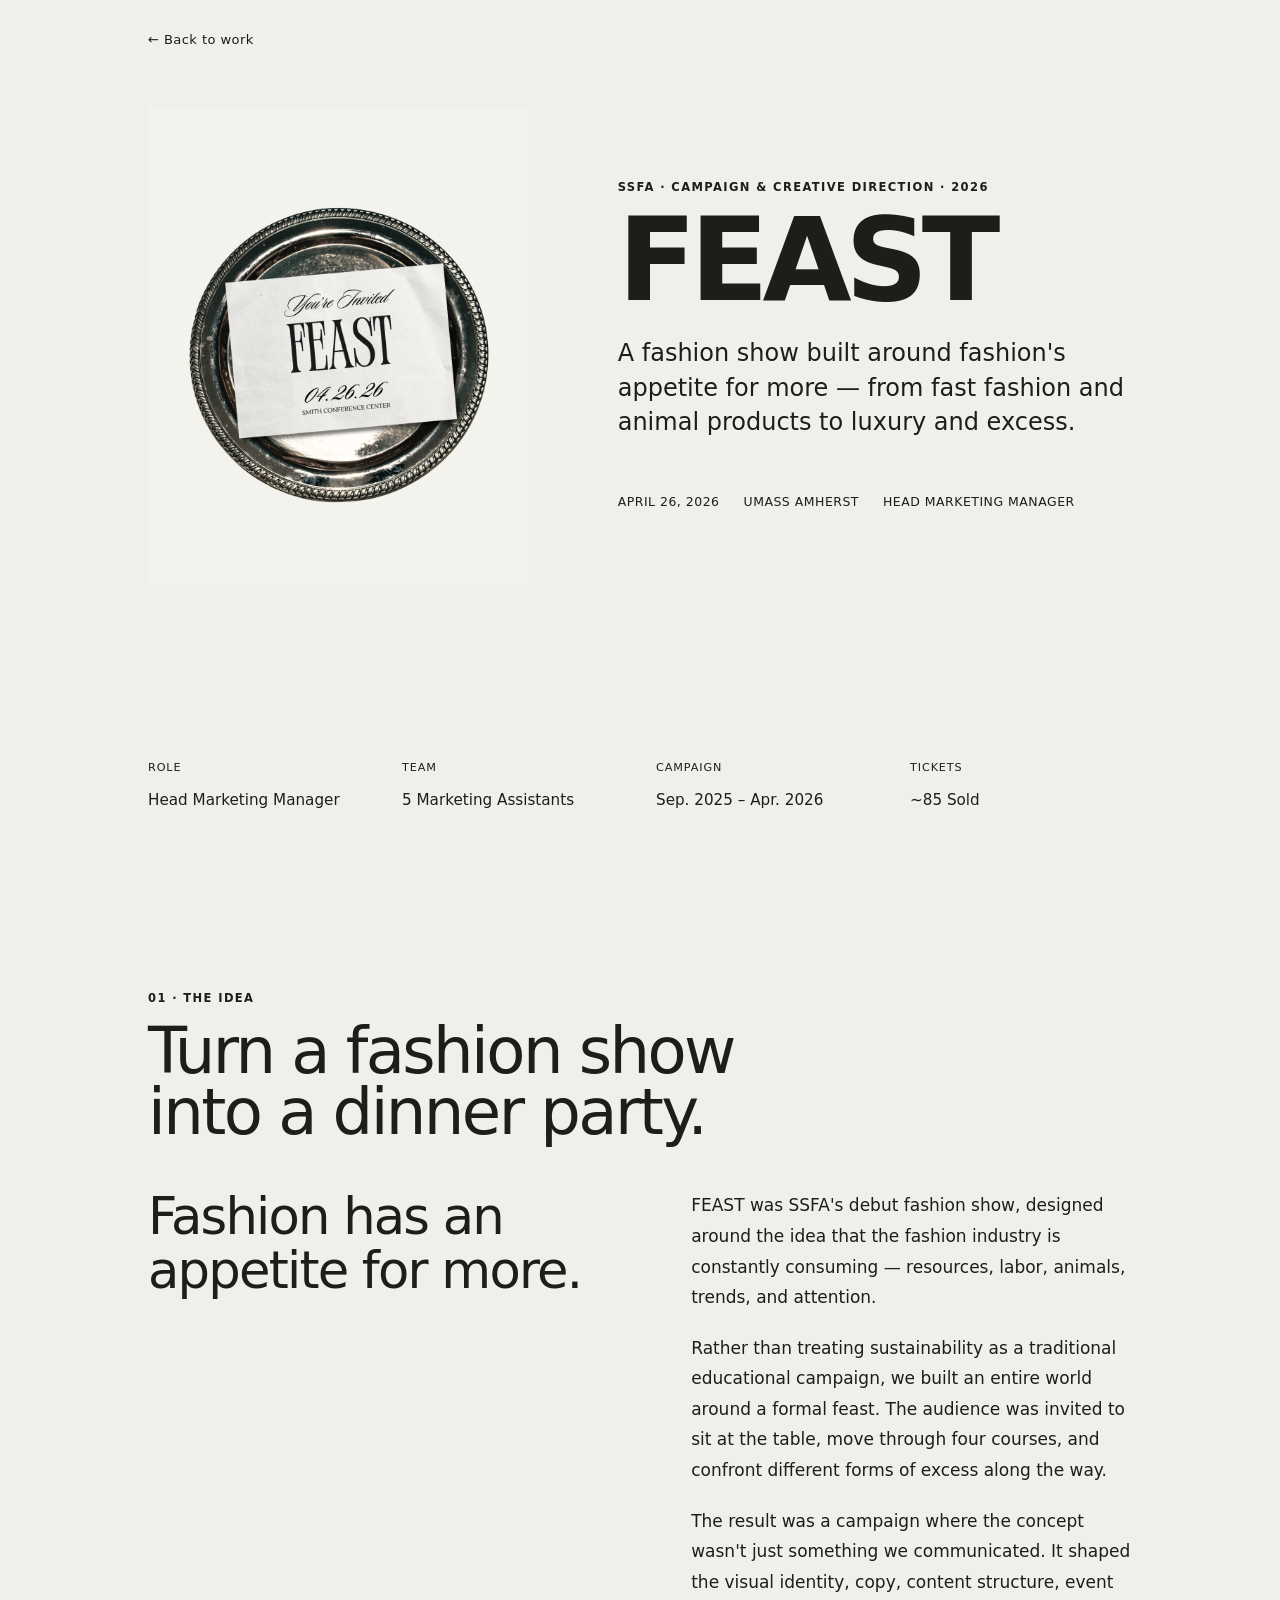
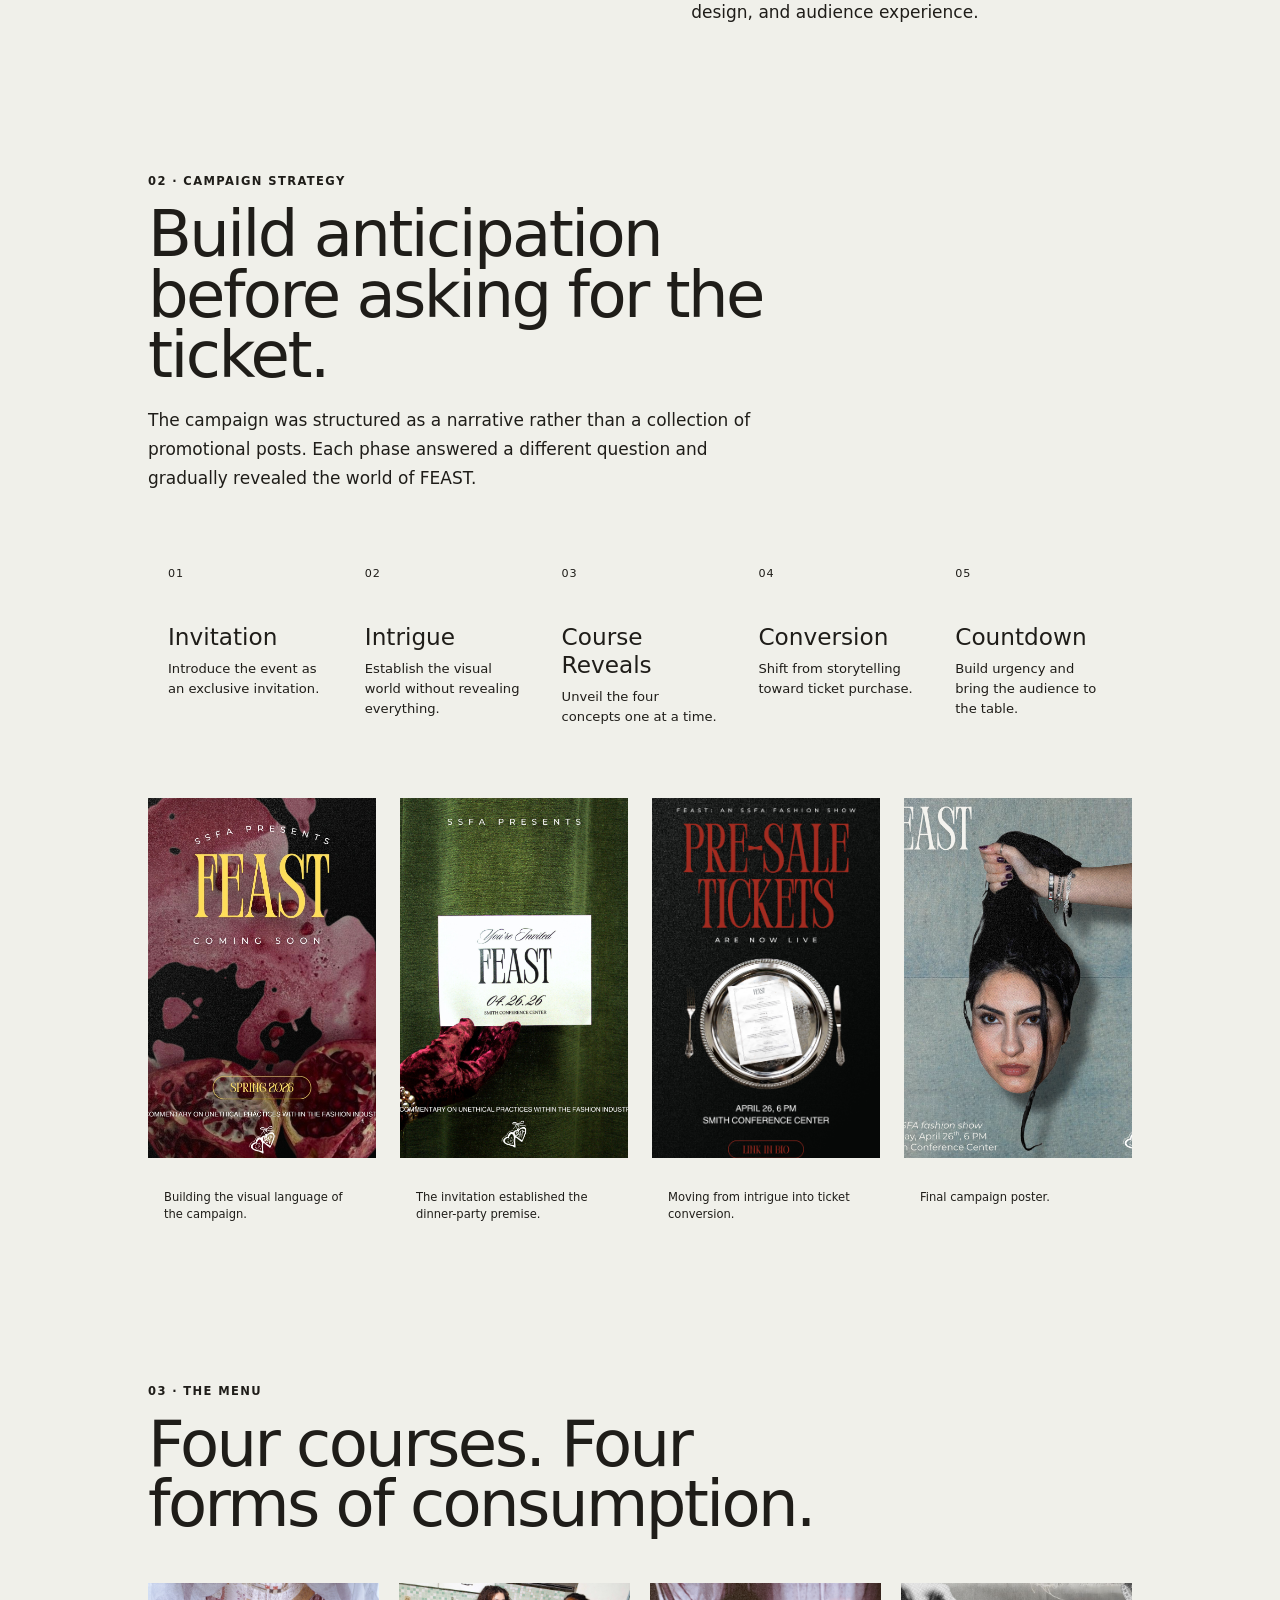
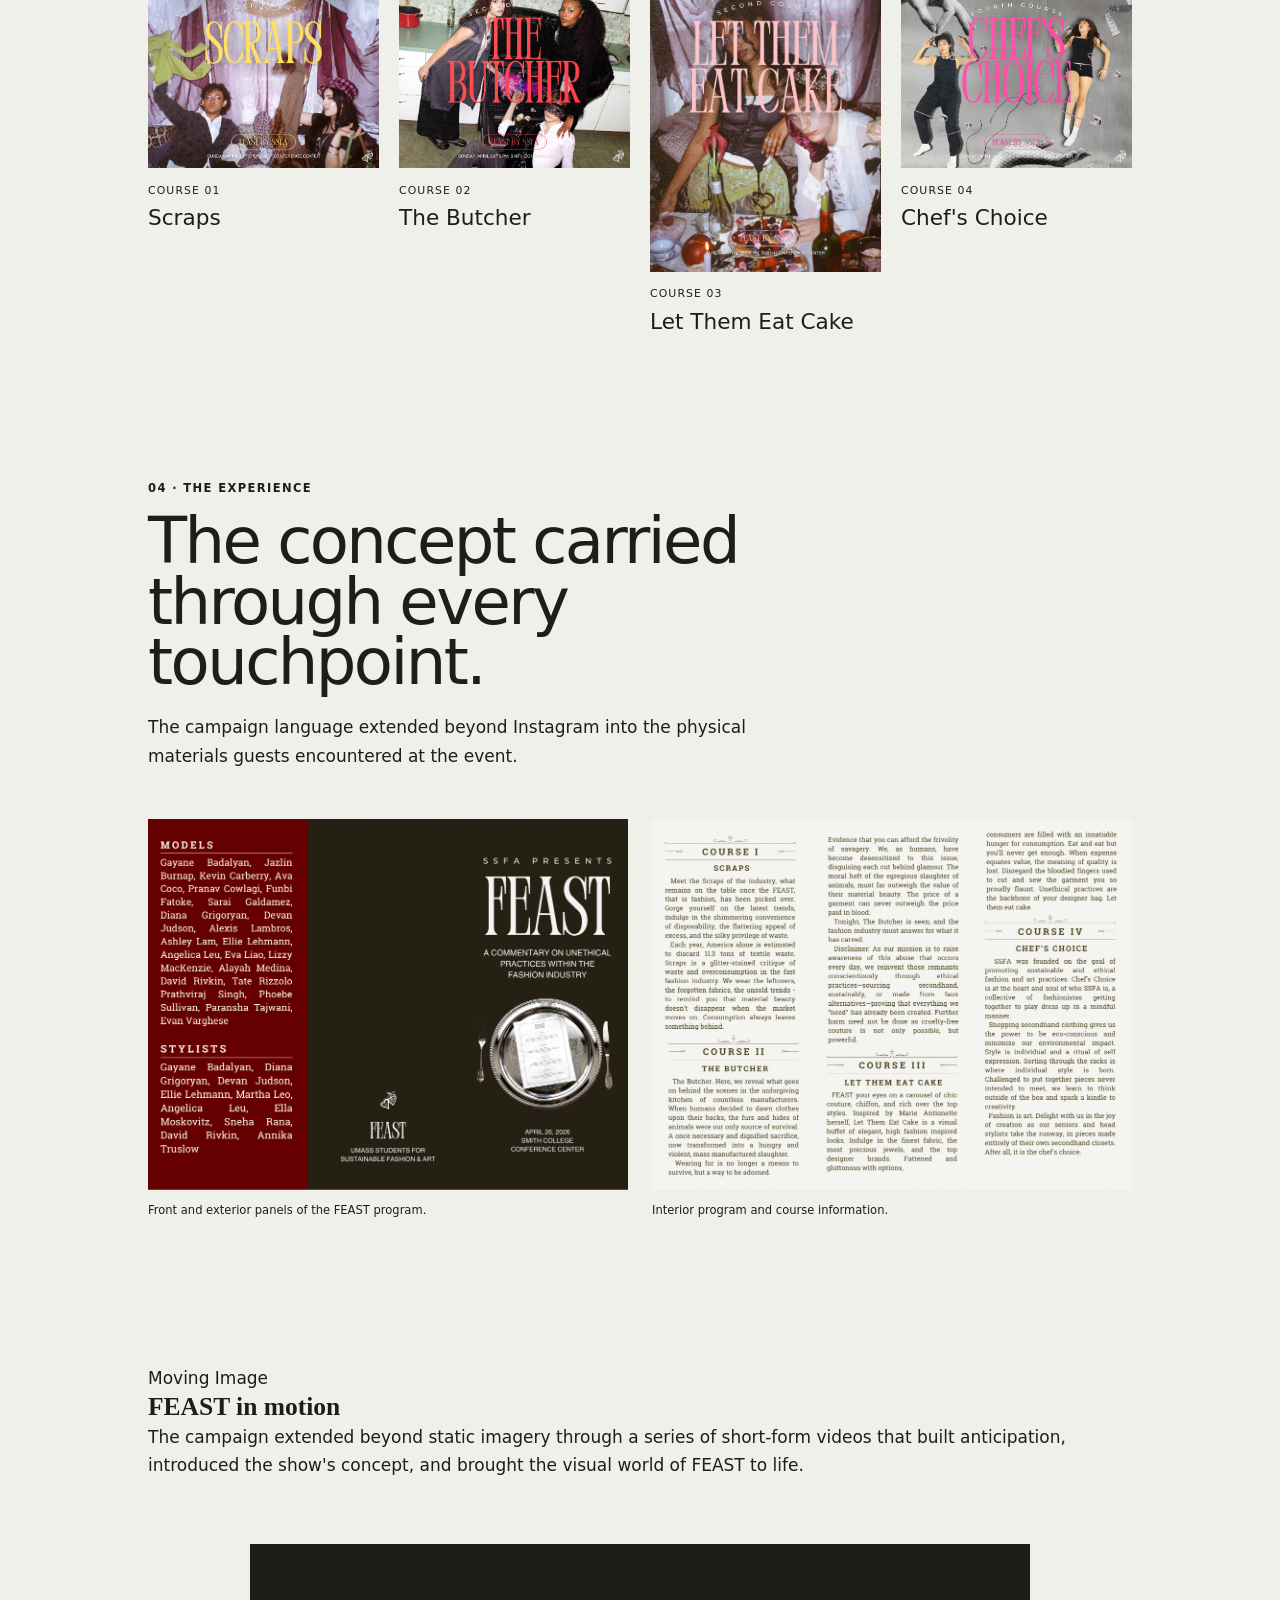
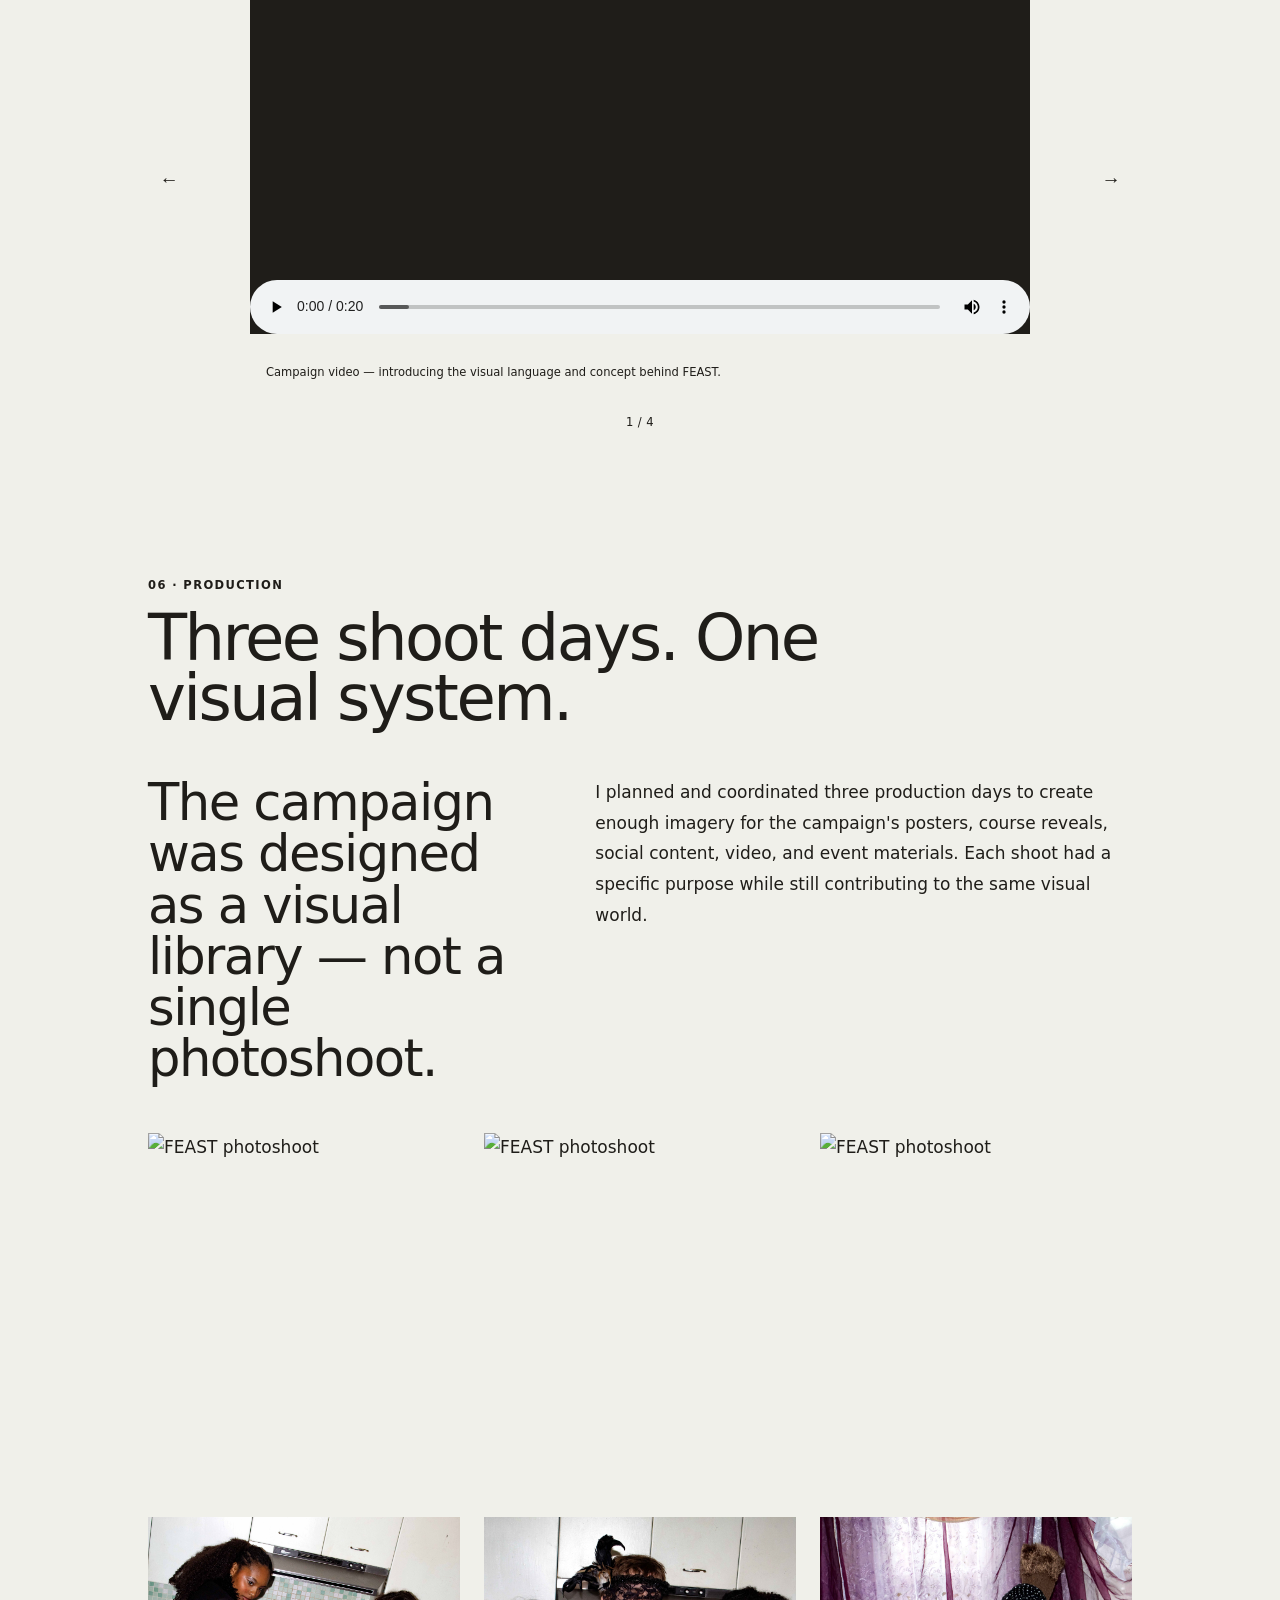
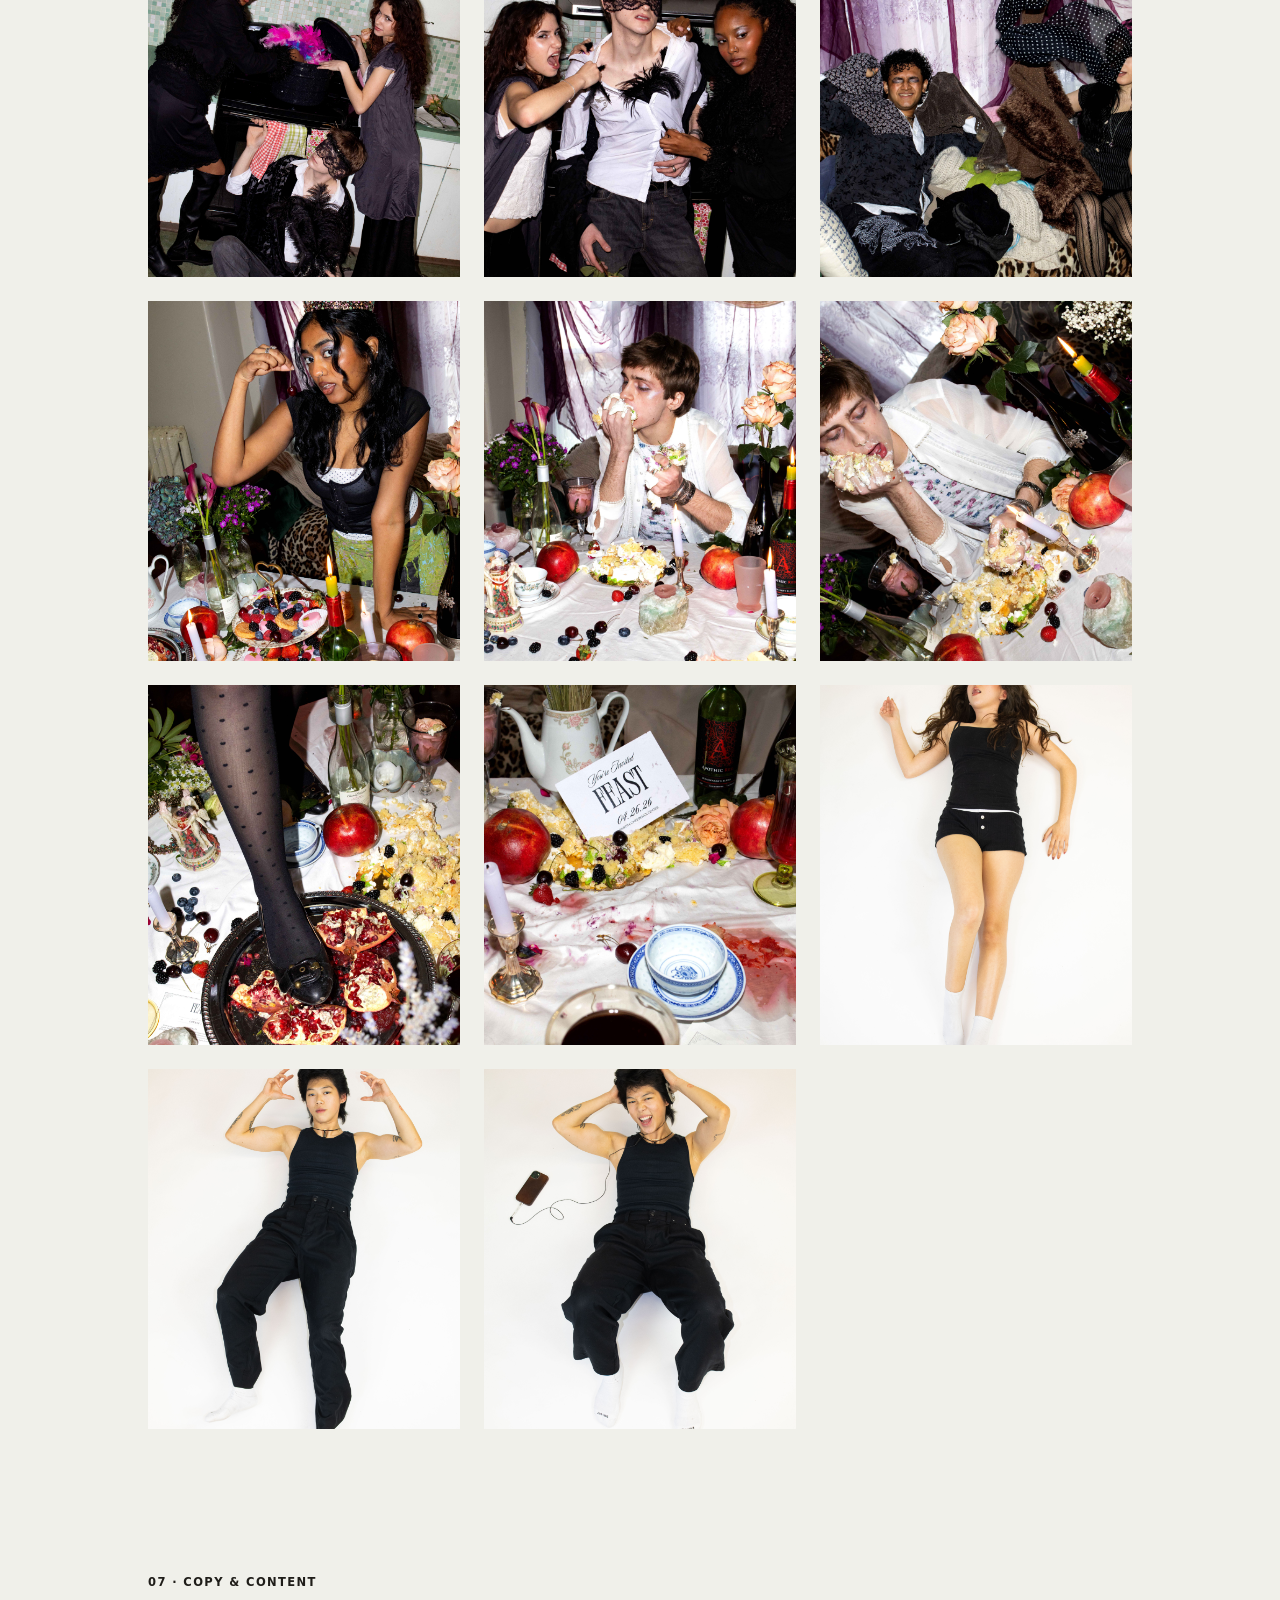
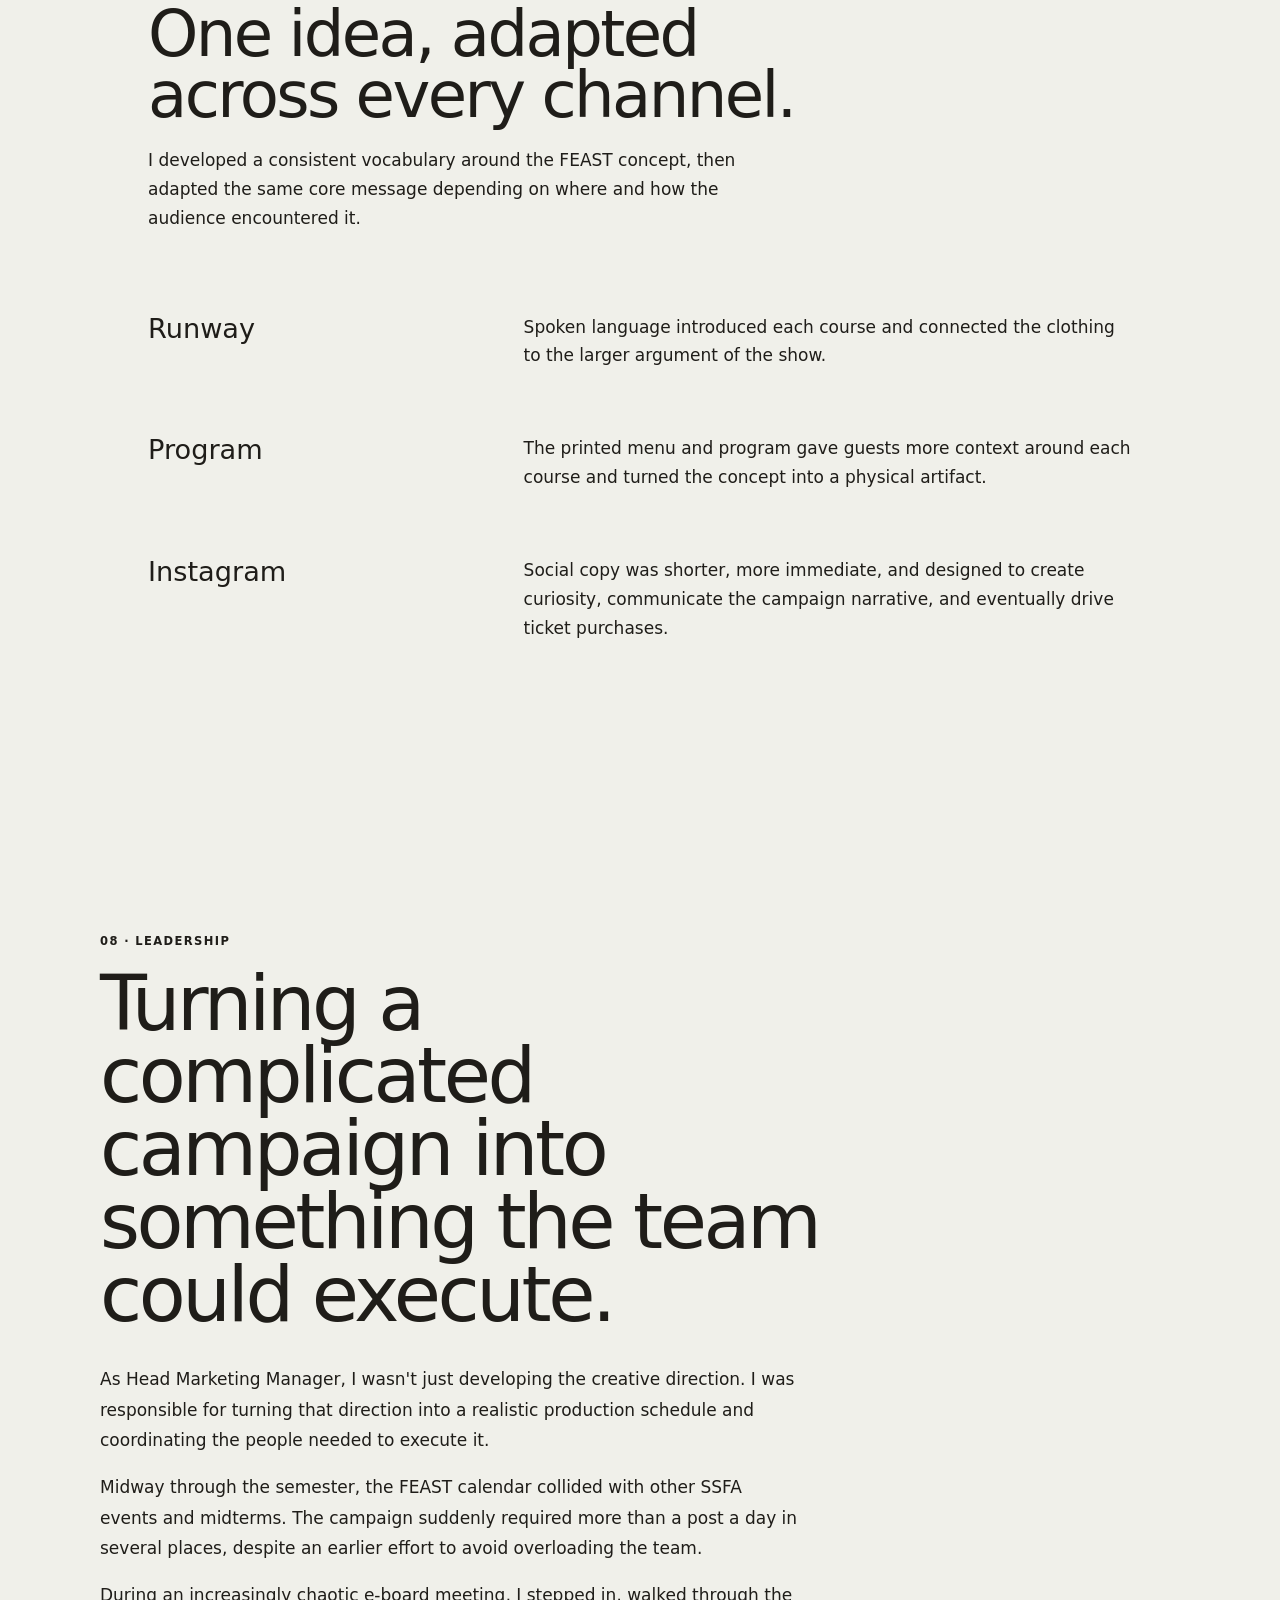
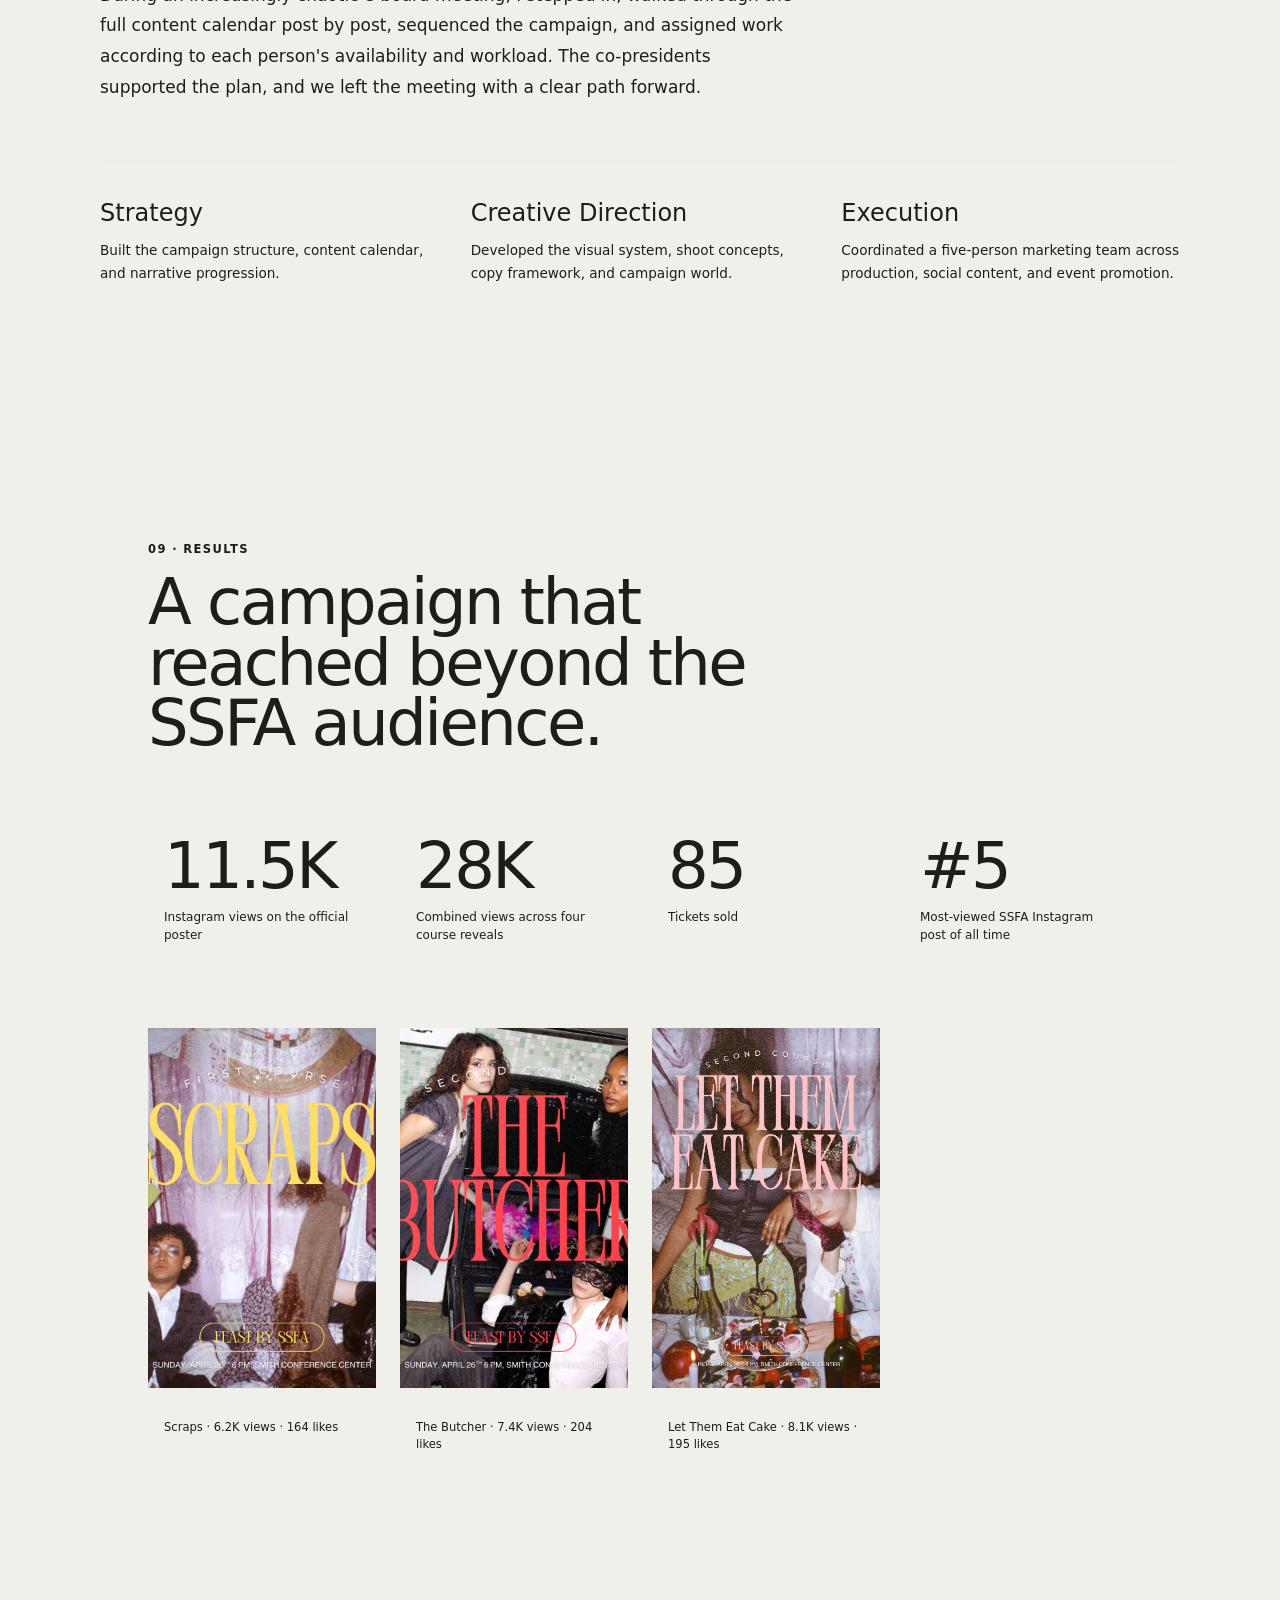
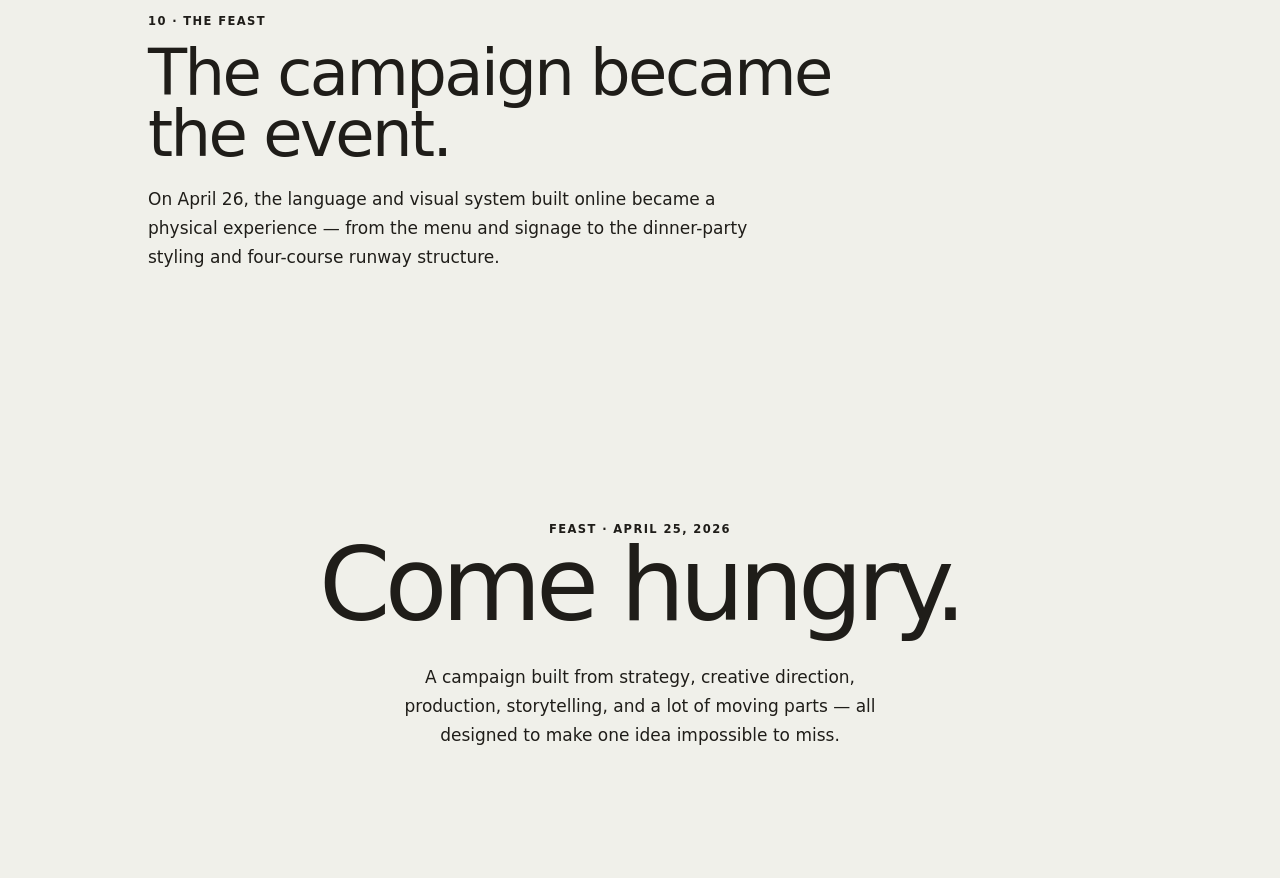
==== feast.html @ 427d47d7 "Update portfolio with FEAST case study" ====
<!DOCTYPE html>
<html lang="en">
<head>
  <meta charset="UTF-8">
  <meta name="viewport" content="width=device-width, initial-scale=1.0">
  <link rel="icon" href="logo.png" type="image/png">
  <title>FEAST — SSFA | Annika Truslow</title>

  <link rel="stylesheet" href="styles.css">

  <style>
    /* =========================================================
       FEAST CASE STUDY
       ========================================================= */

    .feast-page {
      padding-bottom: 8rem;
    }

    .feast-back {
      max-width: 1080px;
      margin: 0 auto;
      padding: 1.5rem clamp(1.5rem, 4vw, 3rem) 0;
    }

    .feast-back a {
      color: var(--text);
      text-decoration: none;
      font-size: 0.82rem;
      letter-spacing: 0.03em;
    }

    .feast-back a:hover {
      color: var(--accent);
    }

    /* ---------- HERO ---------- */

    .feast-hero {
      max-width: 1080px;
      margin: 3.5rem auto 0;
      padding: 0 clamp(1.5rem, 4vw, 3rem);
    }

    .feast-hero-grid {
      display: grid;
      grid-template-columns: minmax(0, 0.85fr) minmax(0, 1.15fr);
      gap: clamp(3rem, 7vw, 7rem);
      align-items: center;
    }

    .feast-hero-poster {
      display: flex;
      justify-content: center;
      align-items: center;
    }

    .feast-hero-poster img {
      display: block;
      width: min(100%, 410px);
      max-height: 650px;
      object-fit: contain;
    }

    .feast-hero-copy .eyebrow {
      margin-bottom: 1rem;
    }

    .feast-hero-copy h1 {
      margin: 0;
      font-family: var(--display-font);
      font-size: clamp(4rem, 9vw, 8.5rem);
      line-height: 0.82;
      font-weight: 600;
      letter-spacing: -0.055em;
      color: var(--accent);
    }

    .feast-hero-copy .feast-subtitle {
      margin: 1.75rem 0 0;
      max-width: 520px;
      font-size: clamp(1.15rem, 2vw, 1.5rem);
      line-height: 1.45;
    }

    .feast-hero-meta {
      display: flex;
      flex-wrap: wrap;
      gap: 0.6rem 1.5rem;
      margin-top: 2rem;
      padding-top: 1.25rem;
      border-top: 1px solid var(--border);
      color: var(--secondary);
      font-size: 0.78rem;
      letter-spacing: 0.04em;
      text-transform: uppercase;
    }

    /* ---------- GENERAL ---------- */

    .feast-section {
      max-width: 1080px;
      margin: 9rem auto 0;
      padding: 0 clamp(1.5rem, 4vw, 3rem);
    }

    .feast-section-heading {
      max-width: 700px;
      margin-bottom: 3rem;
    }

    .feast-section-heading .eyebrow {
      margin-bottom: 0.8rem;
    }

    .feast-section-heading h2 {
      margin: 0;
      font-family: var(--display-font);
      font-size: clamp(2.5rem, 5vw, 4.5rem);
      line-height: 0.95;
      letter-spacing: -0.04em;
      font-weight: 500;
    }

    .feast-section-heading p:last-child {
      margin-top: 1.25rem;
      max-width: 620px;
      color: var(--secondary);
      line-height: 1.7;
    }

    .feast-eyebrow,
    .feast-page .eyebrow {
      color: var(--accent);
      font-size: 0.72rem;
      font-weight: 600;
      letter-spacing: 0.12em;
      text-transform: uppercase;
    }

    /* ---------- OVERVIEW ---------- */

    .feast-overview {
      border-top: 1px solid var(--border);
      border-bottom: 1px solid var(--border);
      padding: 2rem 0;
    }

    .feast-overview-grid {
      display: grid;
      grid-template-columns: repeat(4, 1fr);
      gap: 2rem;
    }

    .feast-overview-item span {
      display: block;
      color: var(--secondary);
      font-size: 0.7rem;
      letter-spacing: 0.08em;
      text-transform: uppercase;
      margin-bottom: 0.45rem;
    }

    .feast-overview-item strong {
      font-size: 0.95rem;
      font-weight: 500;
    }

    /* ---------- IDEA ---------- */

    .feast-idea {
      display: grid;
      grid-template-columns: minmax(0, 1fr) minmax(0, 1fr);
      gap: clamp(3rem, 8vw, 8rem);
      align-items: start;
    }

    .feast-idea-statement {
      font-family: var(--display-font);
      font-size: clamp(2rem, 4vw, 3.5rem);
      line-height: 1.05;
      letter-spacing: -0.035em;
    }

    .feast-idea-copy {
      color: var(--secondary);
      line-height: 1.8;
    }

    .feast-idea-copy p + p {
      margin-top: 1.25rem;
    }

    /* ---------- CAMPAIGN ---------- */

    .feast-campaign-intro {
      margin-bottom: 3rem;
    }

    .feast-campaign-timeline {
      display: grid;
      grid-template-columns: repeat(5, 1fr);
      border-top: 1px solid var(--border);
      border-bottom: 1px solid var(--border);
    }

    .feast-campaign-step {
      min-height: 180px;
      padding: 1.5rem 1.25rem;
      border-right: 1px solid var(--border);
    }

    .feast-campaign-step:last-child {
      border-right: none;
    }

    .feast-campaign-number {
      display: block;
      color: var(--accent);
      font-size: 0.7rem;
      letter-spacing: 0.08em;
      margin-bottom: 2.5rem;
    }

    .feast-campaign-step h3 {
      margin: 0 0 0.5rem;
      font-family: var(--display-font);
      font-size: 1.45rem;
      font-weight: 500;
    }

    .feast-campaign-step p {
      margin: 0;
      color: var(--secondary);
      font-size: 0.82rem;
      line-height: 1.5;
    }

    /* ---------- CAMPAIGN IMAGES ---------- */

    .feast-campaign-gallery {
  display: grid;
  grid-template-columns: repeat(4, minmax(0, 1fr));
  gap: 1.5rem;
  margin-top: 3rem;
  align-items: start;
}

.feast-campaign-gallery figure {
  margin: 0;
}

.feast-campaign-gallery img {
  display: block;
  width: 100%;
  height: 360px;
  object-fit: cover;
}

.feast-campaign-gallery figcaption {
  margin-top: 1rem;
  padding: 0.9rem 1rem;
  border: 1px solid var(--border);
  color: var(--secondary);
  font-size: 0.72rem;
  line-height: 1.5;
}

    /* ---------- COURSES ---------- */

    .feast-courses {
      display: grid;
      grid-template-columns: repeat(4, minmax(0, 1fr));
      gap: 1.25rem;
    }

    .feast-course {
      position: relative;
    }

    .feast-course img {
      display: block;
      width: 100%;
      height: auto;
    }

    .feast-course-label {
      padding-top: 0.85rem;
    }

    .feast-course-label span {
      display: block;
      color: var(--accent);
      font-size: 0.68rem;
      letter-spacing: 0.1em;
      text-transform: uppercase;
      margin-bottom: 0.35rem;
    }

    .feast-course-label h3 {
      margin: 0;
      font-family: var(--display-font);
      font-size: 1.35rem;
      font-weight: 500;
    }

    /* ---------- BROCHURE ---------- */

    .feast-brochure-grid {
      display: grid;
      grid-template-columns: repeat(2, minmax(0, 1fr));
      gap: 1.5rem;
      align-items: start;
    }

    .feast-brochure-grid figure {
      margin: 0;
    }

    .feast-brochure-grid img {
      display: block;
      width: 100%;
      height: auto;
    }

    .feast-brochure-grid figcaption {
      margin-top: 0.7rem;
      color: var(--secondary);
      font-size: 0.72rem;
    }

    /* ---------- VIDEO ---------- */

    .feast-video-carousel {
  position: relative;
  margin-top: 3rem;
  display: grid;
  grid-template-columns: auto minmax(0, 1fr) auto;
  align-items: center;
  gap: 1.25rem;
}

.feast-video-stage {
  min-width: 0;
}

.feast-video-slide {
  display: none;
}

.feast-video-slide.active {
  display: block;
}

.feast-video-slide video {
  display: block;
  width: 100%;
  height: auto;
  background: #1f1d19;
}

.feast-video-slide figcaption {
  margin-top: 1rem;
  padding: 0.9rem 1rem;
  border: 1px solid var(--border);
  color: var(--secondary);
  font-size: 0.72rem;
  line-height: 1.5;
}

.feast-video-arrow {
  width: 42px;
  height: 42px;
  border: 1px solid var(--border);
  background: transparent;
  color: var(--text);
  font-size: 1.2rem;
  line-height: 1;
  cursor: pointer;
  display: flex;
  align-items: center;
  justify-content: center;
  transition: background 0.2s ease, color 0.2s ease;
}

.feast-video-arrow:hover {
  background: var(--accent);
  color: #fff;
}

.feast-video-counter {
  margin-top: 1rem;
  text-align: center;
  color: var(--secondary);
  font-size: 0.72rem;
  letter-spacing: 0.04em;
}

@media (max-width: 700px) {
  .feast-video-carousel {
    grid-template-columns: 1fr;
    gap: 1rem;
  }

  .feast-video-arrow {
    position: absolute;
    top: 40%;
    z-index: 2;
  }

  .feast-video-prev {
    left: 0.75rem;
  }

  .feast-video-next {
    right: 0.75rem;
  }
}

    /* ---------- PHOTOSHOOT ---------- */

    .feast-production-intro {
      display: grid;
      grid-template-columns: 0.8fr 1.2fr;
      gap: clamp(3rem, 7vw, 7rem);
      align-items: start;
      margin-bottom: 3rem;
    }

    .feast-production-intro h3 {
      margin: 0;
      font-family: var(--display-font);
      font-size: clamp(2rem, 4vw, 3.25rem);
      line-height: 1;
      font-weight: 500;
      letter-spacing: -0.03em;
    }

    .feast-production-intro p {
      margin: 0;
      color: var(--secondary);
      line-height: 1.8;
    }

    .feast-photo-grid {
  display: grid;
  grid-template-columns: repeat(3, 1fr);
  gap: 1.5rem;
}

.feast-photo-grid figure {
  margin: 0;
}

.feast-photo-grid img {
  width: 100%;
  height: 360px;
  object-fit: cover;
  display: block;
}

    /* ---------- COPY ---------- */

    .feast-copy-system {
      border-top: 1px solid var(--border);
    }

    .feast-copy-row {
      display: grid;
      grid-template-columns: 0.7fr 1.3fr;
      gap: 3rem;
      padding: 2rem 0;
      border-bottom: 1px solid var(--border);
    }

    .feast-copy-row h3 {
      margin: 0;
      font-family: var(--display-font);
      font-size: 1.7rem;
      font-weight: 500;
    }

    .feast-copy-row p {
      margin: 0;
      color: var(--secondary);
      line-height: 1.7;
    }

    /* ---------- LEADERSHIP ---------- */

    .feast-dark-section {
      max-width: none;
      margin-top: 9rem;
      padding: 7rem max(1.5rem, calc((100vw - 1080px) / 2));
      background: var(--text);
      color: var(--background);
    }

    .feast-dark-inner {
      max-width: 1080px;
      margin: 0 auto;
    }

    .feast-dark-section .eyebrow {
      color: #1f1d19;
    }

    .feast-dark-section h2 {
      max-width: 750px;
      margin: 0.8rem 0 2rem;
      font-family: var(--display-font);
      font-size: clamp(2.75rem, 6vw, 5.5rem);
      line-height: 0.95;
      font-weight: 500;
      letter-spacing: -0.045em;
    }

    .feast-dark-section p {
      max-width: 700px;
      color: #1f1d19;
      line-height: 1.8;
    }

    .feast-leadership-points {
      display: grid;
      grid-template-columns: repeat(3, 1fr);
      gap: 2rem;
      margin-top: 4rem;
      padding-top: 2rem;
      border-top: 1px solid rgba(255,255,255,0.2);
    }

    .feast-leadership-point h3 {
      margin: 0 0 0.7rem;
      font-family: var(--display-font);
      font-size: 1.5rem;
      font-weight: 500;
    }

    .feast-leadership-point p {
      font-size: 0.85rem;
      line-height: 1.65;
    }

    /* ---------- RESULTS ---------- */

    .feast-results-grid {
      display: grid;
      grid-template-columns: repeat(4, 1fr);
      gap: 1.5rem;
      border-top: 1px solid var(--border);
      border-bottom: 1px solid var(--border);
    }

    .feast-result {
      padding: 2rem 1rem 2.25rem;
      border-right: 1px solid var(--border);
    }

    .feast-result:last-child {
      border-right: none;
    }

    .feast-result-number {
      display: block;
      font-family: var(--display-font);
      font-size: clamp(2.5rem, 5vw, 4.5rem);
      line-height: 1;
      color: var(--accent);
      letter-spacing: -0.04em;
    }

    .feast-result-label {
      display: block;
      margin-top: 0.7rem;
      color: var(--secondary);
      font-size: 0.75rem;
      line-height: 1.45;
    }

    /* ---------- EVENT ---------- */

    .feast-event-gallery {
      display: grid;
      grid-template-columns: repeat(3, minmax(0, 1fr));
      gap: 1.25rem;
      align-items: start;
    }

    .feast-event-gallery figure {
      margin: 0;
    }

    .feast-event-gallery img {
      display: block;
      width: 100%;
      height: auto;
    }

    .feast-event-gallery .wide {
      grid-column: span 2;
    }

    /* ---------- CLOSING ---------- */

    .feast-closing {
      max-width: 1080px;
      margin: 10rem auto 0;
      padding: 0 clamp(1.5rem, 4vw, 3rem);
      text-align: center;
    }

    .feast-closing h2 {
      margin: 0;
      font-family: var(--display-font);
      font-size: clamp(3rem, 8vw, 7rem);
      line-height: 0.9;
      font-weight: 500;
      letter-spacing: -0.055em;
      color: var(--accent);
    }

    .feast-closing p {
      max-width: 520px;
      margin: 2rem auto 0;
      color: var(--secondary);
      line-height: 1.7;
    }

    /* ---------- RESPONSIVE ---------- */

    @media (max-width: 900px) {
      .feast-hero-grid,
      .feast-idea,
      .feast-production-intro {
        grid-template-columns: 1fr;
      }

      .feast-hero-poster {
        justify-content: flex-start;
      }

      .feast-hero-poster img {
        width: min(70%, 420px);
      }

      .feast-overview-grid {
        grid-template-columns: repeat(2, 1fr);
      }

      .feast-campaign-timeline {
        grid-template-columns: repeat(2, 1fr);
      }

      .feast-campaign-step:nth-child(2) {
        border-right: none;
      }

      .feast-campaign-step:nth-child(n + 3) {
        border-top: 1px solid var(--border);
      }

      .feast-courses {
        grid-template-columns: repeat(2, 1fr);
      }

      .feast-video-grid {
        grid-template-columns: 1fr 1fr;
      }

      .feast-leadership-points {
        grid-template-columns: 1fr;
      }

      .feast-results-grid {
        grid-template-columns: repeat(2, 1fr);
      }

      .feast-result:nth-child(2) {
        border-right: none;
      }

      .feast-result:nth-child(n + 3) {
        border-top: 1px solid var(--border);
      }
    }

    @media (max-width: 640px) {
      .feast-section {
        margin-top: 6rem;
      }

      .feast-hero {
        margin-top: 2.5rem;
      }

      .feast-hero-poster img {
        width: min(85%, 360px);
      }

      .feast-overview-grid,
      .feast-campaign-timeline,
      .feast-courses,
      .feast-brochure-grid,
      .feast-campaign-gallery,
      .feast-photo-grid,
      .feast-video-grid,
      .feast-event-gallery {
        grid-template-columns: 1fr;
      }

      .feast-campaign-step {
        border-right: none;
        border-bottom: 1px solid var(--border);
      }

      .feast-campaign-step:last-child {
        border-bottom: none;
      }

      .feast-campaign-step:nth-child(n + 3) {
        border-top: none;
      }

      .feast-campaign-gallery .wide,
      .feast-photo-grid .wide,
      .feast-event-gallery .wide {
        grid-column: auto;
      }

      .feast-results-grid {
        grid-template-columns: 1fr 1fr;
      }

      .feast-result {
        padding: 1.5rem 0.75rem;
      }

      .feast-result-number {
        font-size: 2.5rem;
      }

      .feast-dark-section {
        margin-top: 6rem;
        padding-top: 5rem;
        padding-bottom: 5rem;
      }

      .feast-closing {
        margin-top: 7rem;
      }
    }
  </style>
</head>

<body>

  <main class="feast-page">

    <!-- BACK -->
    <div class="feast-back">
      <a href="index.html#portfolio">← Back to work</a>
    </div>


    <!-- =====================================================
         HERO
         ===================================================== -->

    <section class="feast-hero">
      <div class="feast-hero-grid">

        <div class="feast-hero-poster">
          <img
            src="FEAST/Hero/FEAST%20Final%20Poster%202.PNG"
            alt="FEAST fashion show poster"
          >
        </div>

        <div class="feast-hero-copy">
          <p class="eyebrow">SSFA · Campaign & Creative Direction · 2026</p>

          <h1>FEAST</h1>

          <p class="feast-subtitle">
            A fashion show built around fashion's appetite for more —
            from fast fashion and animal products to luxury and excess.
          </p>

          <div class="feast-hero-meta">
            <span>April 26, 2026</span>
            <span>UMass Amherst</span>
            <span>Head Marketing Manager</span>
          </div>
        </div>

      </div>
    </section>


    <!-- =====================================================
         OVERVIEW
         ===================================================== -->

    <section class="feast-section">
      <div class="feast-overview">

        <div class="feast-overview-grid">

          <div class="feast-overview-item">
            <span>Role</span>
            <strong>Head Marketing Manager</strong>
          </div>

          <div class="feast-overview-item">
            <span>Team</span>
            <strong>5 Marketing Assistants</strong>
          </div>

          <div class="feast-overview-item">
            <span>Campaign</span>
            <strong>Sep. 2025 – Apr. 2026</strong>
          </div>

          <div class="feast-overview-item">
            <span>Tickets</span>
            <strong>~85 Sold</strong>
          </div>

        </div>

      </div>
    </section>


    <!-- =====================================================
         THE IDEA
         ===================================================== -->

    <section class="feast-section">

      <div class="feast-section-heading">
        <p class="eyebrow">01 · The Idea</p>
        <h2>Turn a fashion show into a dinner party.</h2>
      </div>

      <div class="feast-idea">

        <div class="feast-idea-statement">
          Fashion has an appetite for more.
        </div>

        <div class="feast-idea-copy">
          <p>
            FEAST was SSFA's debut fashion show, designed around the idea
            that the fashion industry is constantly consuming — resources,
            labor, animals, trends, and attention.
          </p>

          <p>
            Rather than treating sustainability as a traditional educational
            campaign, we built an entire world around a formal feast. The
            audience was invited to sit at the table, move through four
            courses, and confront different forms of excess along the way.
          </p>

          <p>
            The result was a campaign where the concept wasn't just something
            we communicated. It shaped the visual identity, copy, content
            structure, event design, and audience experience.
          </p>
        </div>

      </div>
    </section>


    <!-- =====================================================
         CAMPAIGN STRATEGY
         ===================================================== -->

    <section class="feast-section">

      <div class="feast-section-heading">
        <p class="eyebrow">02 · Campaign Strategy</p>
        <h2>Build anticipation before asking for the ticket.</h2>
        <p>
          The campaign was structured as a narrative rather than a collection
          of promotional posts. Each phase answered a different question and
          gradually revealed the world of FEAST.
        </p>
      </div>

      <div class="feast-campaign-timeline">

        <div class="feast-campaign-step">
          <span class="feast-campaign-number">01</span>
          <h3>Invitation</h3>
          <p>Introduce the event as an exclusive invitation.</p>
        </div>

        <div class="feast-campaign-step">
          <span class="feast-campaign-number">02</span>
          <h3>Intrigue</h3>
          <p>Establish the visual world without revealing everything.</p>
        </div>

        <div class="feast-campaign-step">
          <span class="feast-campaign-number">03</span>
          <h3>Course Reveals</h3>
          <p>Unveil the four concepts one at a time.</p>
        </div>

        <div class="feast-campaign-step">
          <span class="feast-campaign-number">04</span>
          <h3>Conversion</h3>
          <p>Shift from storytelling toward ticket purchase.</p>
        </div>

        <div class="feast-campaign-step">
          <span class="feast-campaign-number">05</span>
          <h3>Countdown</h3>
          <p>Build urgency and bring the audience to the table.</p>
        </div>

      </div>


      <div class="feast-campaign-gallery">

        <figure class="wide">
          <img
            src="FEAST/Campaign/IMG_9547.jpg"
            alt="FEAST campaign creative"
            loading="lazy"
          >
          <figcaption>Building the visual language of the campaign.</figcaption>
        </figure>

        <figure>
          <img
            src="FEAST/Campaign/invitation%20v1%202.PNG"
            alt="FEAST invitation concept"
            loading="lazy"
          >
          <figcaption>The invitation established the dinner-party premise.</figcaption>
        </figure>

        <figure>
          <img
            src="FEAST/Campaign/Pre-Sale%20Tix%20Announcement%202.PNG"
            alt="FEAST ticket announcement"
            loading="lazy"
          >
          <figcaption>Moving from intrigue into ticket conversion.</figcaption>
        </figure>

        <figure class="wide">
          <img
            src="FEAST/Campaign/FEAST%20Final%20Poster%20-%209.PNG"
            alt="FEAST final poster"
            loading="lazy"
          >
          <figcaption>Final campaign poster.</figcaption>
        </figure>

      </div>

    </section>


    <!-- =====================================================
         THE FOUR COURSES
         ===================================================== -->

    <section class="feast-section">

      <div class="feast-section-heading">
        <p class="eyebrow">03 · The Menu</p>
        <h2>Four courses. Four forms of consumption.</h2>
      </div>

      <div class="feast-courses">

        <article class="feast-course">
          <img
            src="FEAST/Campaign/FEAST%20Course%201%20Scraps%20-%201.PNG"
            alt="FEAST Course One: Scraps"
            loading="lazy"
          >
          <div class="feast-course-label">
            <span>Course 01</span>
            <h3>Scraps</h3>
          </div>
        </article>

        <article class="feast-course">
          <img
            src="FEAST/Campaign/FEAST%20Course%202%20The%20Butcher.PNG"
            alt="FEAST Course Two: The Butcher"
            loading="lazy"
          >
          <div class="feast-course-label">
            <span>Course 02</span>
            <h3>The Butcher</h3>
          </div>
        </article>

        <article class="feast-course">
          <img
            src="FEAST/Campaign/FEAST%20Course%203%20Let%20Them%20Eat%20Cake.PNG"
            alt="FEAST Course Three: Let Them Eat Cake"
            loading="lazy"
          >
          <div class="feast-course-label">
            <span>Course 03</span>
            <h3>Let Them Eat Cake</h3>
          </div>
        </article>

        <article class="feast-course">
          <img
            src="FEAST/Campaign/Group%20Edit%20Course%204%20-%2013.PNG"
            alt="FEAST Course Four: Chef's Choice"
            loading="lazy"
          >
          <div class="feast-course-label">
            <span>Course 04</span>
            <h3>Chef's Choice</h3>
          </div>
        </article>

      </div>

    </section>


    <!-- =====================================================
         PROGRAM / BROCHURE
         ===================================================== -->

    <section class="feast-section">

      <div class="feast-section-heading">
        <p class="eyebrow">04 · The Experience</p>
        <h2>The concept carried through every touchpoint.</h2>
        <p>
          The campaign language extended beyond Instagram into the physical
          materials guests encountered at the event.
        </p>
      </div>

      <div class="feast-brochure-grid">

        <figure>
          <img
            src="FEAST/Campaign/FEAST%20Trifold%20Brochure%20-%201.PNG"
            alt="FEAST trifold brochure"
            loading="lazy"
          >
          <figcaption>Front and exterior panels of the FEAST program.</figcaption>
        </figure>

        <figure>
          <img
            src="FEAST/Campaign/FEAST%20Trifold%20Brochure%20-%202.PNG"
            alt="FEAST trifold brochure interior"
            loading="lazy"
          >
          <figcaption>Interior program and course information.</figcaption>
        </figure>

      </div>

    </section>


    <!-- =====================================================
         MOVING IMAGE
         ===================================================== -->

         <section class="feast-section">
            <div class="feast-section-label">Moving Image</div>
          
            <div class="feast-section-content">
              <h2>FEAST in motion</h2>
          
              <p>
                The campaign extended beyond static imagery through a series of short-form
                videos that built anticipation, introduced the show's concept, and brought
                the visual world of FEAST to life.
              </p>
          
              <div class="feast-video-carousel">
          
                <button
                  class="feast-video-arrow feast-video-prev"
                  type="button"
                  aria-label="Previous video"
                >
                  ←
                </button>
          
                <div class="feast-video-stage">
          
                  <figure class="feast-video-slide active">
                    <video controls playsinline>
                      <source
                        src="FEAST/Video/FEAST_Campaign.mp4"
                        type="video/mp4"
                      >
                      Your browser does not support the video tag.
                    </video>
                    <figcaption>
                      Campaign video — introducing the visual language and concept behind FEAST.
                    </figcaption>
                  </figure>
          
                  <figure class="feast-video-slide">
                    <video controls playsinline>
                      <source
                        src="FEAST/Video/FEAST_Video_2.mp4"
                        type="video/mp4"
                      >
                      Your browser does not support the video tag.
                    </video>
                    <figcaption>
                      Campaign video — extending the FEAST concept through motion.
                    </figcaption>
                  </figure>
          
                  <figure class="feast-video-slide">
                    <video controls playsinline>
                      <source
                        src="FEAST/Video/FEAST_Butcher.mp4"
                        type="video/mp4"
                      >
                      Your browser does not support the video tag.
                    </video>
                    <figcaption>
                      The Butcher — one of FEAST's four course reveals.
                    </figcaption>
                  </figure>
          
                  <figure class="feast-video-slide">
                    <video controls playsinline>
                      <source
                        src="FEAST/Video/FEAST_Final.mp4"
                        type="video/mp4"
                      >
                      Your browser does not support the video tag.
                    </video>
                    <figcaption>
                      Final campaign video — bringing the FEAST story toward the event.
                    </figcaption>
                  </figure>
          
                  <div class="feast-video-counter">
                    <span id="feast-video-current">1</span> / 4
                  </div>
          
                </div>
          
                <button
                  class="feast-video-arrow feast-video-next"
                  type="button"
                  aria-label="Next video"
                >
                  →
                </button>
          
              </div>
            </div>
          </section>

    <!-- =====================================================
         PHOTOSHOOT / PRODUCTION
         ===================================================== -->

    <section class="feast-section">

      <div class="feast-section-heading">
        <p class="eyebrow">06 · Production</p>
        <h2>Three shoot days. One visual system.</h2>
      </div>

      <div class="feast-production-intro">

        <h3>
          The campaign was designed as a visual library — not a single
          photoshoot.
        </h3>

        <p>
          I planned and coordinated three production days to create enough
          imagery for the campaign's posters, course reveals, social content,
          video, and event materials. Each shoot had a specific purpose while
          still contributing to the same visual world.
        </p>

      </div>

      <div class="feast-photo-grid">

        <figure class="wide">
          <img
            src="FEAST/Photoshoot/000367040001.jpg"
            alt="FEAST photoshoot"
            loading="lazy"
          >
        </figure>

        <figure>
          <img
            src="FEAST/Photoshoot/000367040003.jpg"
            alt="FEAST photoshoot"
            loading="lazy"
          >
        </figure>

        <figure>
          <img
            src="FEAST/Photoshoot/000367040012.jpg"
            alt="FEAST photoshoot"
            loading="lazy"
          >
        </figure>

        <figure>
          <img
            src="FEAST/Photoshoot/IMG_8001%20copy.jpg"
            alt="FEAST production"
            loading="lazy"
          >
        </figure>

        <figure>
          <img
            src="FEAST/Photoshoot/IMG_8028%20copy.jpg"
            alt="FEAST production"
            loading="lazy"
          >
        </figure>

        <figure class="wide">
          <img
            src="FEAST/Photoshoot/IMG_8140%20copy.jpg"
            alt="FEAST photoshoot set"
            loading="lazy"
          >
        </figure>

        <figure>
          <img
            src="FEAST/Photoshoot/IMG_8222%20copy.jpg"
            alt="FEAST photoshoot"
            loading="lazy"
          >
        </figure>

        <figure>
          <img
            src="FEAST/Photoshoot/IMG_8265%20copy.jpg"
            alt="FEAST photoshoot"
            loading="lazy"
          >
        </figure>

        <figure>
          <img
            src="FEAST/Photoshoot/IMG_8276%20copy.jpg"
            alt="FEAST photoshoot"
            loading="lazy"
          >
        </figure>

        <figure class="wide">
          <img
            src="FEAST/Photoshoot/IMG_8326%20copy.jpg"
            alt="FEAST photoshoot"
            loading="lazy"
          >
        </figure>

        <figure>
          <img
            src="FEAST/Photoshoot/IMG_8337%20copy%20%281%29.jpg"
            alt="FEAST photoshoot"
            loading="lazy"
          >
        </figure>

        <figure>
          <img
            src="FEAST/Photoshoot/IMG_8452.jpg"
            alt="FEAST photoshoot"
            loading="lazy"
          >
        </figure>

        <figure>
          <img
            src="FEAST/Photoshoot/IMG_8455.jpg"
            alt="FEAST photoshoot"
            loading="lazy"
          >
        </figure>

        <figure>
          <img
            src="FEAST/Photoshoot/IMG_8457.jpg"
            alt="FEAST photoshoot"
            loading="lazy"
          >
        </figure>

      </div>

    </section>


    <!-- =====================================================
         COPYWRITING
         ===================================================== -->

    <section class="feast-section">

      <div class="feast-section-heading">
        <p class="eyebrow">07 · Copy & Content</p>
        <h2>One idea, adapted across every channel.</h2>
        <p>
          I developed a consistent vocabulary around the FEAST concept, then
          adapted the same core message depending on where and how the
          audience encountered it.
        </p>
      </div>

      <div class="feast-copy-system">

        <div class="feast-copy-row">
          <h3>Runway</h3>
          <p>
            Spoken language introduced each course and connected the clothing
            to the larger argument of the show.
          </p>
        </div>

        <div class="feast-copy-row">
          <h3>Program</h3>
          <p>
            The printed menu and program gave guests more context around each
            course and turned the concept into a physical artifact.
          </p>
        </div>

        <div class="feast-copy-row">
          <h3>Instagram</h3>
          <p>
            Social copy was shorter, more immediate, and designed to create
            curiosity, communicate the campaign narrative, and eventually
            drive ticket purchases.
          </p>
        </div>

      </div>

    </section>


    <!-- =====================================================
         LEADERSHIP
         ===================================================== -->

    <section class="feast-dark-section">

      <div class="feast-dark-inner">

        <p class="eyebrow">08 · Leadership</p>

        <h2>
          Turning a complicated campaign into something the team could execute.
        </h2>

        <p>
          As Head Marketing Manager, I wasn't just developing the creative
          direction. I was responsible for turning that direction into a
          realistic production schedule and coordinating the people needed to
          execute it.
        </p>

        <p>
          Midway through the semester, the FEAST calendar collided with other
          SSFA events and midterms. The campaign suddenly required more than
          a post a day in several places, despite an earlier effort to avoid
          overloading the team.
        </p>

        <p>
          During an increasingly chaotic e-board meeting, I stepped in,
          walked through the full content calendar post by post, sequenced
          the campaign, and assigned work according to each person's
          availability and workload. The co-presidents supported the plan,
          and we left the meeting with a clear path forward.
        </p>

        <div class="feast-leadership-points">

          <div class="feast-leadership-point">
            <h3>Strategy</h3>
            <p>
              Built the campaign structure, content calendar, and narrative
              progression.
            </p>
          </div>

          <div class="feast-leadership-point">
            <h3>Creative Direction</h3>
            <p>
              Developed the visual system, shoot concepts, copy framework,
              and campaign world.
            </p>
          </div>

          <div class="feast-leadership-point">
            <h3>Execution</h3>
            <p>
              Coordinated a five-person marketing team across production,
              social content, and event promotion.
            </p>
          </div>

        </div>

      </div>

    </section>


    <!-- =====================================================
         RESULTS
         ===================================================== -->

    <section class="feast-section">

      <div class="feast-section-heading">
        <p class="eyebrow">09 · Results</p>
        <h2>A campaign that reached beyond the SSFA audience.</h2>
      </div>

      <div class="feast-results-grid">

        <div class="feast-result">
          <span class="feast-result-number">11.5K</span>
          <span class="feast-result-label">
            Instagram views on the official poster
          </span>
        </div>

        <div class="feast-result">
          <span class="feast-result-number">28K</span>
          <span class="feast-result-label">
            Combined views across four course reveals
          </span>
        </div>

        <div class="feast-result">
          <span class="feast-result-number">85</span>
          <span class="feast-result-label">
            Tickets sold
          </span>
        </div>

        <div class="feast-result">
          <span class="feast-result-number">#5</span>
          <span class="feast-result-label">
            Most-viewed SSFA Instagram post of all time
          </span>
        </div>

      </div>

      <div class="feast-campaign-gallery">

        <figure>
          <img
            src="FEAST/Campaign/FEAST%20Course%201%20Scraps%20-%201.PNG"
            alt="Scraps course reveal"
            loading="lazy"
          >
          <figcaption>Scraps · 6.2K views · 164 likes</figcaption>
        </figure>

        <figure>
          <img
            src="FEAST/Campaign/FEAST%20Course%202%20The%20Butcher.PNG"
            alt="The Butcher course reveal"
            loading="lazy"
          >
          <figcaption>The Butcher · 7.4K views · 204 likes</figcaption>
        </figure>

        <figure>
          <img
            src="FEAST/Campaign/FEAST%20Course%203%20Let%20Them%20Eat%20Cake.PNG"
            alt="Let Them Eat Cake course reveal"
            loading="lazy"
          >
          <figcaption>Let Them Eat Cake · 8.1K views · 195 likes</figcaption>
        </figure>

      </div>

    </section>


    <!-- =====================================================
         EVENT
         ===================================================== -->

    <section class="feast-section">

      <div class="feast-section-heading">
        <p class="eyebrow">10 · The Feast</p>
        <h2>The campaign became the event.</h2>
        <p>
          On April 26, the language and visual system built online became a
          physical experience — from the menu and signage to the dinner-party
          styling and four-course runway structure.
        </p>
      </div>

      <div class="feast-event-gallery">

        <figure class="wide">
          <img
            src="FEAST/Event/IMG_8667.jpg"
            alt="FEAST fashion show"
            loading="lazy"
          >
        </figure>

        <figure>
          <img
            src="FEAST/Event/IMG_8670%20%281%29.jpg"
            alt="FEAST fashion show"
            loading="lazy"
          >
        </figure>

        <figure>
          <img
            src="FEAST/Event/IMG_8705.jpg"
            alt="FEAST fashion show"
            loading="lazy"
          >
        </figure>

        <figure>
          <img
            src="FEAST/Event/IMG_8714.jpg"
            alt="FEAST fashion show"
            loading="lazy"
          >
        </figure>

        <figure>
          <img
            src="FEAST/Event/IMG_8716.jpg"
            alt="FEAST fashion show"
            loading="lazy"
          >
        </figure>

        <figure class="wide">
          <img
            src="FEAST/Event/IMG_8720.jpg"
            alt="FEAST fashion show"
            loading="lazy"
          >
        </figure>

        <figure>
          <img
            src="FEAST/Event/IMG_8730.jpg"
            alt="FEAST fashion show"
            loading="lazy"
          >
        </figure>

      </div>

    </section>


    <!-- =====================================================
         CLOSING
         ===================================================== -->

    <section class="feast-closing">

      <p class="eyebrow">FEAST · April 25, 2026</p>

      <h2>
        Come hungry.
      </h2>

      <p>
        A campaign built from strategy, creative direction, production,
        storytelling, and a lot of moving parts — all designed to make one
        idea impossible to miss.
      </p>

    </section>

  </main>

  <script>
    const feastVideoSlides = document.querySelectorAll(".feast-video-slide");
    const feastVideoPrev = document.querySelector(".feast-video-prev");
    const feastVideoNext = document.querySelector(".feast-video-next");
    const feastVideoCurrent = document.querySelector("#feast-video-current");
  
    let feastVideoIndex = 0;
  
    function showFeastVideo(index) {
      feastVideoSlides.forEach((slide, i) => {
        slide.classList.toggle("active", i === index);
  
        const video = slide.querySelector("video");
  
        if (i !== index) {
          video.pause();
          video.currentTime = 0;
        }
      });
  
      feastVideoCurrent.textContent = index + 1;
    }
  
    feastVideoNext.addEventListener("click", () => {
      feastVideoIndex =
        (feastVideoIndex + 1) % feastVideoSlides.length;
  
      showFeastVideo(feastVideoIndex);
    });
  
    feastVideoPrev.addEventListener("click", () => {
      feastVideoIndex =
        (feastVideoIndex - 1 + feastVideoSlides.length) %
        feastVideoSlides.length;
  
      showFeastVideo(feastVideoIndex);
    });
  </script>

</body>
</html>
---- styles.css ----
/* ============================================
   Annika Truslow — Portfolio
   ============================================ */

:root {
  /* Color */
  --color-bg: #f0f0ea;
  --color-text: #1f1d19;
  --color-text-secondary: #7c796e;
  --color-text-tertiary: #bdb5a9;
  --color-accent: #4d0011;
  --color-accent-hover: #3a000d;
  --color-accent-soft: rgba(77, 0, 17, 0.08);
  --color-border: #bdb5a9;
  --color-border-light: #d8d3ca;

  /* Typography */
  --font-display: "Fraunces", Georgia, serif;
  --font-body: "DM Sans", system-ui, sans-serif;

  /* Spacing */
  --space-1: 0.5rem;
  --space-2: 1rem;
  --space-3: 1.5rem;
  --space-4: 2.5rem;
  --space-5: 4rem;
  --space-6: 6rem;
  --space-7: 8rem;

  --header-height: 72px;
  --max-width: 1080px;
  --gutter: clamp(1.5rem, 4vw, 3rem);

  --radius-sm: 8px;
  --radius-pill: 999px;

  --transition: 0.25s cubic-bezier(0.4, 0, 0.2, 1);
}

*,
*::before,
*::after {
  box-sizing: border-box;
}

html {
  scroll-behavior: smooth;
  scroll-padding-top: var(--header-height);
}

body {
  margin: 0;
  font-family: var(--font-body);
  font-size: 1.0625rem;
  font-weight: 400;
  line-height: 1.65;
  color: var(--color-text);
  background: var(--color-bg);
  -webkit-font-smoothing: antialiased;
  -moz-osx-font-smoothing: grayscale;
}

img {
  max-width: 100%;
  display: block;
}

a {
  color: inherit;
  text-decoration: none;
  transition: color var(--transition);
}

ul {
  margin: 0;
  padding: 0;
  list-style: none;
}

h1, h2, h3 {
  font-family: var(--font-display);
  font-weight: 600;
  line-height: 1.2;
  margin: 0;
}

p {
  margin: 0 0 var(--space-2);
}

p:last-child {
  margin-bottom: 0;
}

.container {
  width: min(100% - var(--gutter) * 2, var(--max-width));
  margin-inline: auto;
}

.lead {
  font-size: 1.1875rem;
  line-height: 1.65;
  color: var(--color-text);
}

/* Skip link */
.skip-link {
  position: absolute;
  top: -100%;
  left: var(--space-2);
  padding: var(--space-1) var(--space-2);
  background: var(--color-accent);
  color: var(--color-bg);
  font-family: var(--font-body);
  font-size: 0.875rem;
  font-weight: 600;
  border-radius: var(--radius-sm);
  z-index: 200;
}

.skip-link:focus {
  top: var(--space-2);
}

/* Header */
.site-header {
  position: sticky;
  top: 0;
  z-index: 100;
  background: rgba(240, 240, 234, 0.92);
  backdrop-filter: blur(8px);
  border-bottom: 1px solid var(--color-border-light);
}

.nav {
  display: flex;
  align-items: center;
  justify-content: space-between;
  width: min(100% - var(--gutter) * 2, var(--max-width));
  margin-inline: auto;
  height: var(--header-height);
}

.nav-logo {
  display: inline-flex;
  align-items: center;
  gap: 0.625rem;
  font-family: var(--font-display);
  font-weight: 600;
  font-size: 1.125rem;
  color: var(--color-text);
}

.nav-logo img {
  width: 36px;
  height: 36px;
  border-radius: 50%;
  object-fit: cover;
}

.nav-menu {
  display: flex;
  gap: var(--space-4);
}

.nav-menu a {
  font-family: var(--font-body);
  font-size: 0.9375rem;
  font-weight: 500;
  color: var(--color-text-secondary);
  position: relative;
}

.nav-menu a::after {
  content: "";
  position: absolute;
  left: 0;
  bottom: -4px;
  width: 0;
  height: 1px;
  background: var(--color-accent);
  transition: width var(--transition);
}

.nav-menu a:hover {
  color: var(--color-text);
}

.nav-menu a:hover::after {
  width: 100%;
}

.nav-toggle {
  display: none;
  flex-direction: column;
  gap: 5px;
  padding: var(--space-1);
  background: none;
  border: none;
  cursor: pointer;
}

.nav-toggle span {
  display: block;
  width: 22px;
  height: 2px;
  background: var(--color-text);
  border-radius: 2px;
  transition: transform var(--transition), opacity var(--transition);
}

/* Hero */
.hero {
  padding: var(--space-7) 0 var(--space-6);
  border-bottom: 1px solid var(--color-border-light);
}

.hero-grid {
  display: grid;
  grid-template-columns: 1.15fr 0.85fr;
  gap: var(--space-5);
  align-items: end;
  width: min(100% - var(--gutter) * 2, var(--max-width));
  margin-inline: auto;
}

.hero-eyebrow {
  font-family: var(--font-body);
  font-size: 0.8125rem;
  font-weight: 600;
  letter-spacing: 0.08em;
  text-transform: uppercase;
  color: var(--color-accent);
  margin-bottom: var(--space-3);
}

.hero h1 {
  font-size: clamp(2.75rem, 6vw, 4.5rem);
  margin-bottom: var(--space-3);
}

.hero-lead {
  font-size: 1.1875rem;
  line-height: 1.65;
  color: var(--color-text-secondary);
  max-width: 46ch;
  margin-bottom: var(--space-4);
}

.hero-actions {
  display: flex;
  flex-wrap: wrap;
  gap: var(--space-2);
}

.hero-aside {
  display: flex;
  flex-direction: column;
  align-items: flex-end;
  gap: var(--space-4);
}

.hero-mark {
  margin: 0;
}

.hero-mark img {
  width: min(220px, 40vw);
  border-radius: 50%;
}

.hero-facts {
  display: grid;
  gap: var(--space-2);
  margin: 0;
  width: 100%;
  max-width: 260px;
  border-top: 1px solid var(--color-border);
  padding-top: var(--space-3);
}

.hero-facts div {
  display: grid;
  grid-template-columns: 1fr 1fr;
  gap: var(--space-2);
  align-items: baseline;
}

.hero-facts dt {
  font-family: var(--font-body);
  font-size: 0.8125rem;
  font-weight: 600;
  letter-spacing: 0.04em;
  text-transform: uppercase;
  color: var(--color-text-tertiary);
}

.hero-facts dd {
  margin: 0;
  font-size: 0.9375rem;
  text-align: right;
}

/* Featured Campaign Banner */

.featured-banner {
  width: min(100% - var(--gutter) * 2, var(--max-width));
  margin: 0 auto;
  padding: 2rem 2.25rem;
  background: var(--color-accent);
  color: var(--color-bg);
}

.featured-banner-label {
  font-size: 0.75rem;
  font-weight: 600;
  letter-spacing: 0.08em;
  text-transform: uppercase;
  margin-bottom: 0.75rem;
  opacity: 0.75;
}

.featured-banner-content {
  display: flex;
  align-items: center;
  justify-content: space-between;
  gap: 2rem;
}

.featured-banner h2 {
  color: var(--color-bg);
  font-size: clamp(1.5rem, 3vw, 2.25rem);
  margin-bottom: 0.5rem;
}

.featured-banner p {
  margin: 0;
  max-width: 600px;
  color: var(--color-bg);
  opacity: 0.8;
  font-size: 0.9375rem;
}

.featured-banner-link {
  flex-shrink: 0;
  color: var(--color-bg);
  font-size: 0.875rem;
  font-weight: 600;
  white-space: nowrap;
  border-bottom: 1px solid rgba(240, 240, 234, 0.5);
  padding-bottom: 0.25rem;
}

.featured-banner-link span {
  display: inline-block;
  margin-left: 0.4rem;
  transition: transform var(--transition);
}

.featured-banner-link:hover {
  color: var(--color-bg);
}

.featured-banner-link:hover span {
  transform: translateX(4px);
}

/* Buttons */
.btn {
  display: inline-flex;
  align-items: center;
  justify-content: center;
  padding: 0.75rem 1.5rem;
  font-family: var(--font-body);
  font-size: 0.9375rem;
  font-weight: 600;
  text-decoration: none;
  border: 1px solid transparent;
  border-radius: var(--radius-pill);
  transition: background var(--transition), color var(--transition), border-color var(--transition);
}

.btn-primary {
  background: var(--color-accent);
  color: var(--color-bg);
  border-color: var(--color-accent);
}

.btn-primary:hover {
  background: var(--color-accent-hover);
  border-color: var(--color-accent-hover);
  color: var(--color-bg);
}

.btn-secondary {
  background: transparent;
  color: var(--color-text);
  border-color: var(--color-border);
}

.btn-secondary:hover {
  border-color: var(--color-accent);
  color: var(--color-accent);
}

/* Sections */
.section {
  padding: var(--space-6) 0;
  border-bottom: 1px solid var(--color-border-light);
}

.section-header {
  display: grid;
  grid-template-columns: auto 1fr;
  gap: var(--space-4);
  align-items: start;
  margin-bottom: var(--space-5);
}

.section-header-wide .section-heading {
  max-width: 560px;
}

.section-index {
  font-family: var(--font-display);
  font-size: 0.875rem;
  font-weight: 600;
  color: var(--color-accent);
  padding-top: 0.25rem;
}

.section-tag {
  display: block;
  font-family: var(--font-body);
  font-size: 0.8125rem;
  font-weight: 600;
  letter-spacing: 0.06em;
  text-transform: uppercase;
  color: var(--color-accent);
  margin-bottom: var(--space-2);
}

.section-header h2 {
  font-size: clamp(1.75rem, 3vw, 2.5rem);
}

.section-lead {
  margin-top: var(--space-3);
  font-size: 1.125rem;
  color: var(--color-text-secondary);
  max-width: 48ch;
}

/* About */
.about-grid {
  display: grid;
  grid-template-columns: 1.4fr 0.6fr;
  gap: var(--space-5);
  align-items: start;
}

.about-text p + p {
  margin-top: var(--space-2);
  color: var(--color-text-secondary);
}

.about-highlights {
  border-top: 1px solid var(--color-border);
  padding-top: var(--space-3);
}

.about-highlights li {
  display: grid;
  grid-template-columns: 1fr 1.2fr;
  gap: var(--space-2);
  padding: var(--space-2) 0;
  border-bottom: 1px solid var(--color-border-light);
}

.about-highlights li:last-child {
  border-bottom: none;
  padding-bottom: 0;
}

.about-highlights .label {
  font-family: var(--font-body);
  font-size: 0.8125rem;
  font-weight: 600;
  letter-spacing: 0.04em;
  text-transform: uppercase;
  color: var(--color-text-tertiary);
}

.about-highlights .value {
  text-align: right;
  font-size: 0.9375rem;
}

/* Experience */
.experience-list {
  display: flex;
  flex-direction: column;
}

.experience-item {
  display: grid;
  grid-template-columns: 180px 1fr;
  gap: var(--space-4);
  padding: var(--space-4) 0;
  border-top: 1px solid var(--color-border);
}

.experience-item:last-child {
  border-bottom: 1px solid var(--color-border);
}

.experience-meta {
  display: flex;
  flex-direction: column;
  gap: 0.25rem;
}

.experience-meta time {
  font-family: var(--font-body);
  font-size: 0.875rem;
  font-weight: 600;
  color: var(--color-accent);
}

.experience-meta span {
  font-size: 0.875rem;
  color: var(--color-text-tertiary);
}

.experience-body h3 {
  font-size: 1.25rem;
  margin-bottom: 0.25rem;
}

.experience-org {
  font-size: 0.9375rem;
  font-weight: 500;
  color: var(--color-text-secondary);
  margin-bottom: var(--space-2);
}

.experience-body ul {
  display: grid;
  gap: 0.5rem;
}

.experience-body li {
  position: relative;
  padding-left: 1.1rem;
  font-size: 0.9375rem;
  color: var(--color-text-secondary);
  line-height: 1.65;
}

.experience-body li::before {
  content: "";
  position: absolute;
  left: 0;
  top: 0.6em;
  width: 4px;
  height: 4px;
  border-radius: 50%;
  background: var(--color-text-tertiary);
}

/* Education */
.education-grid {
  display: grid;
  grid-template-columns: 1fr 1fr;
  gap: var(--space-5);
  padding-top: var(--space-2);
}

.education-primary,
.education-secondary {
  border-top: 1px solid var(--color-border);
  padding-top: var(--space-3);
}

.education-primary h3,
.education-secondary h3 {
  font-size: 1.25rem;
  margin-bottom: 0.5rem;
}

.education-institution {
  font-size: 0.9375rem;
  color: var(--color-text-secondary);
  margin-bottom: 0.25rem;
}

.education-detail {
  font-family: var(--font-body);
  font-size: 0.875rem;
  font-weight: 600;
  color: var(--color-accent);
  margin-bottom: var(--space-3);
}

.education-facts,
.course-list {
  display: grid;
  gap: 0.5rem;
}

.education-facts li,
.course-list li {
  font-size: 0.9375rem;
  color: var(--color-text-secondary);
  padding-left: 1.1rem;
  position: relative;
}

.education-facts li::before,
.course-list li::before {
  content: "";
  position: absolute;
  left: 0;
  top: 0.6em;
  width: 4px;
  height: 4px;
  border-radius: 50%;
  background: var(--color-text-tertiary);
}

/* Skills */
.skills-grid {
  display: grid;
  grid-template-columns: 1fr 1fr;
  gap: var(--space-5);
  padding-top: var(--space-2);
}

.skill-column {
  border-top: 1px solid var(--color-border);
  padding-top: var(--space-3);
}

.skill-column h3 {
  font-family: var(--font-display);
  font-size: 1.125rem;
  font-weight: 600;
  margin-bottom: var(--space-3);
}

.skill-list {
  display: flex;
  flex-wrap: wrap;
  gap: 0.5rem;
}

.skill-list li {
  font-family: var(--font-body);
  font-size: 0.875rem;
  font-weight: 500;
  color: var(--color-accent);
  background: var(--color-accent-soft);
  padding: 0.4rem 0.85rem;
  border-radius: var(--radius-pill);
  transition: background var(--transition), color var(--transition);
}

.skill-list li:hover {
  background: var(--color-accent);
  color: var(--color-bg);
}

/* Contact */
.contact-section {
  padding-bottom: var(--space-7);
  border-bottom: none;
}

.contact-list {
  display: grid;
  grid-template-columns: repeat(4, 1fr);
  gap: var(--space-3);
  border-top: 1px solid var(--color-border);
  padding-top: var(--space-4);
}

.contact-link {
  display: flex;
  flex-direction: column;
  gap: 0.5rem;
  padding: var(--space-2) 0;
}

.contact-link:hover .contact-value {
  color: var(--color-accent);
}

.contact-label {
  font-family: var(--font-body);
  font-size: 0.8125rem;
  font-weight: 600;
  letter-spacing: 0.04em;
  text-transform: uppercase;
  color: var(--color-text-tertiary);
}

.contact-value {
  font-size: 0.9375rem;
  font-weight: 500;
  color: var(--color-text);
  transition: color var(--transition);
}

/* Footer */
.site-footer {
  padding: var(--space-4) 0 var(--space-5);
}

.footer-inner {
  display: flex;
  justify-content: space-between;
  align-items: center;
  border-top: 1px solid var(--color-border);
  padding-top: var(--space-3);
}

.footer-name {
  font-family: var(--font-display);
  font-size: 0.9375rem;
  font-weight: 600;
  margin: 0;
}

.footer-copy {
  font-family: var(--font-body);
  font-size: 0.875rem;
  color: var(--color-text-tertiary);
  margin: 0;
}

/* ============================================
   Featured Work
============================================ */

.portfolio-category {
  margin-top: 5rem;
}

.portfolio-category:first-of-type {
  margin-top: 0;
}

.portfolio-category h3 {
  font-size: 1.5rem;
  margin-bottom: 0.75rem;
}

.portfolio-description {
  color: var(--color-text-secondary);
  max-width: 700px;
  margin-bottom: 2rem;
}

.portfolio-grid {
  display: grid;
  grid-template-columns: repeat(2, 1fr);
  gap: 1.5rem;
}

.portfolio-thumb {
  display: block;
  width: 100%;
  padding: 0;
  margin: 0;
  border: none;
  background: none;
  cursor: pointer;
  font: inherit;
  text-align: inherit;
}

.portfolio-grid .portfolio-thumb img {
  width: 100%;
  aspect-ratio: 1 / 1;
  object-fit: cover;
  border-radius: 10px;
  border: 1px solid var(--color-border-light);
  transition: transform .25s ease;
  display: block;
}

.portfolio-grid .portfolio-thumb:hover img {
  transform: translateY(-4px);
}

.portfolio-case-study {
  display: flex;
  align-items: center;
  justify-content: space-between;
  width: 100%;
  margin-top: 1.5rem;
  padding: 1.5rem 2rem;
  background: var(--color-accent);
  color: var(--color-bg);
  font-family: var(--font-body);
  font-size: 1rem;
  font-weight: 600;
  text-decoration: none;
  transition: background var(--transition), transform var(--transition);
}

.portfolio-case-study:hover {
  background: var(--color-accent-hover);
  color: var(--color-bg);
  transform: translateY(-2px);
}

.portfolio-case-study-arrow {
  font-size: 1.5rem;
  font-weight: 400;
  transition: transform var(--transition);
}

.portfolio-case-study:hover .portfolio-case-study-arrow {
  transform: translateX(4px);
}

.featured-case-study {
  margin-top: 7rem;
  padding-top: 4rem;
  border-top: 1px solid var(--color-border);
  max-width: 100%;
}

.featured-case-study h3 {
  font-size: clamp(2rem, 4vw, 3rem);
  margin-bottom: 0.75rem;
}

.featured-case-study p {
  color: var(--color-text-secondary);
  max-width: 600px;
  margin-bottom: 2rem;
}

.portfolio-case-study {
  display: flex;
  align-items: center;
  justify-content: space-between;
  width: 100%;
  padding: 1.5rem 2rem;
  background: var(--color-accent);
  color: var(--color-bg);
  font-family: var(--font-body);
  font-size: 1rem;
  font-weight: 600;
  text-decoration: none;
  transition: background var(--transition), transform var(--transition);
}

.portfolio-case-study:hover {
  background: var(--color-accent-hover);
  color: var(--color-bg);
  transform: translateY(-2px);
}

.portfolio-case-study-arrow {
  font-size: 1.5rem;
  font-weight: 400;
  transition: transform var(--transition);
}

.portfolio-case-study:hover .portfolio-case-study-arrow {
  transform: translateX(4px);
}

/* Lightbox */
body.lightbox-open {
  overflow: hidden;
}

.lightbox {
  position: fixed;
  inset: 0;
  z-index: 1000;
  display: flex;
  align-items: center;
  justify-content: center;
  padding: clamp(1rem, 3vw, 2rem);
}

.lightbox[hidden] {
  display: none;
}

.lightbox-backdrop {
  position: absolute;
  inset: 0;
  background: rgba(31, 29, 25, 0.78);
}

.lightbox-panel {
  position: relative;
  z-index: 1;
  max-width: min(96vw, 1400px);
  max-height: 92vh;
  display: flex;
  align-items: center;
  justify-content: center;
  pointer-events: none;
}

.lightbox-figure {
  margin: 0;
  max-width: 100%;
  max-height: 92vh;
  display: flex;
  flex-direction: column;
  align-items: center;
  gap: 0.75rem;
  pointer-events: auto;
}

.lightbox-image {
  display: block;
  max-width: min(96vw, 1400px);
  max-height: calc(92vh - 2rem);
  width: auto;
  height: auto;
  object-fit: contain;
}

.lightbox-caption {
  font-family: var(--font-body);
  font-size: 0.875rem;
  color: #f0f0ea;
  text-align: center;
  max-width: 60ch;
}

.lightbox-close {
  position: fixed;
  top: clamp(0.75rem, 2vw, 1.25rem);
  right: clamp(0.75rem, 2vw, 1.25rem);
  z-index: 2;
  width: 2.75rem;
  height: 2.75rem;
  padding: 0;
  border: 1px solid rgba(240, 240, 234, 0.35);
  border-radius: 50%;
  background: rgba(31, 29, 25, 0.55);
  color: #f0f0ea;
  font-size: 1.5rem;
  line-height: 1;
  cursor: pointer;
  transition: background var(--transition), border-color var(--transition);
  pointer-events: auto;
}

.lightbox-close:hover {
  background: rgba(31, 29, 25, 0.85);
  border-color: rgba(240, 240, 234, 0.6);
}

.lightbox-close:focus-visible {
  outline: 2px solid #f0f0ea;
  outline-offset: 2px;
}

/* Responsive */
@media (max-width: 900px) {
  .hero-grid {
    grid-template-columns: 1fr;
    gap: var(--space-4);
  }

  .hero-aside {
    flex-direction: row;
    align-items: center;
    justify-content: space-between;
  }

  .hero-facts {
    border-top: none;
    padding-top: 0;
    max-width: none;
    flex: 1;
  }

  .about-grid,
  .education-grid,
  .skills-grid {
    grid-template-columns: 1fr;
    gap: var(--space-4);
  }

  .experience-item {
    grid-template-columns: 1fr;
    gap: var(--space-2);
  }

  .contact-list {
    grid-template-columns: repeat(2, 1fr);
  }

  .about-highlights .value {
    text-align: left;
  }
}

@media (max-width: 640px) {
  :root {
    --header-height: 64px;
  }

  .hero {
    padding: var(--space-5) 0 var(--space-4);
  }

  .section {
    padding: var(--space-5) 0;
  }

  .nav-toggle {
    display: flex;
  }

  .nav-menu {
    position: fixed;
    inset: var(--header-height) 0 auto 0;
    flex-direction: column;
    gap: 0;
    background: var(--color-bg);
    border-bottom: 1px solid var(--color-border);
    padding: var(--space-2) var(--gutter);
    transform: translateY(-120%);
    opacity: 0;
    pointer-events: none;
    transition: transform var(--transition), opacity var(--transition);
  }

  .nav-menu.is-open {
    transform: translateY(0);
    opacity: 1;
    pointer-events: auto;
  }

  .nav-menu li a {
    display: block;
    padding: var(--space-2) 0;
  }

  .nav-menu a::after {
    display: none;
  }

  .nav-toggle[aria-expanded="true"] span:nth-child(1) {
    transform: translateY(7px) rotate(45deg);
  }

  .nav-toggle[aria-expanded="true"] span:nth-child(2) {
    opacity: 0;
  }

  .nav-toggle[aria-expanded="true"] span:nth-child(3) {
    transform: translateY(-7px) rotate(-45deg);
  }

  .hero-aside {
    flex-direction: column;
    align-items: flex-start;
  }

  .hero-mark img {
    width: 140px;
  }

  .hero-facts {
    width: 100%;
  }

  .section-header {
    grid-template-columns: 1fr;
    gap: var(--space-2);
  }

  .contact-list {
    grid-template-columns: 1fr;
  }

  .footer-inner {
    flex-direction: column;
    gap: var(--space-1);
    align-items: flex-start;
  }
}

@media (prefers-reduced-motion: reduce) {
  html {
    scroll-behavior: auto;
  }

  *,
  *::before,
  *::after {
    transition-duration: 0.01ms !important;
  }
}
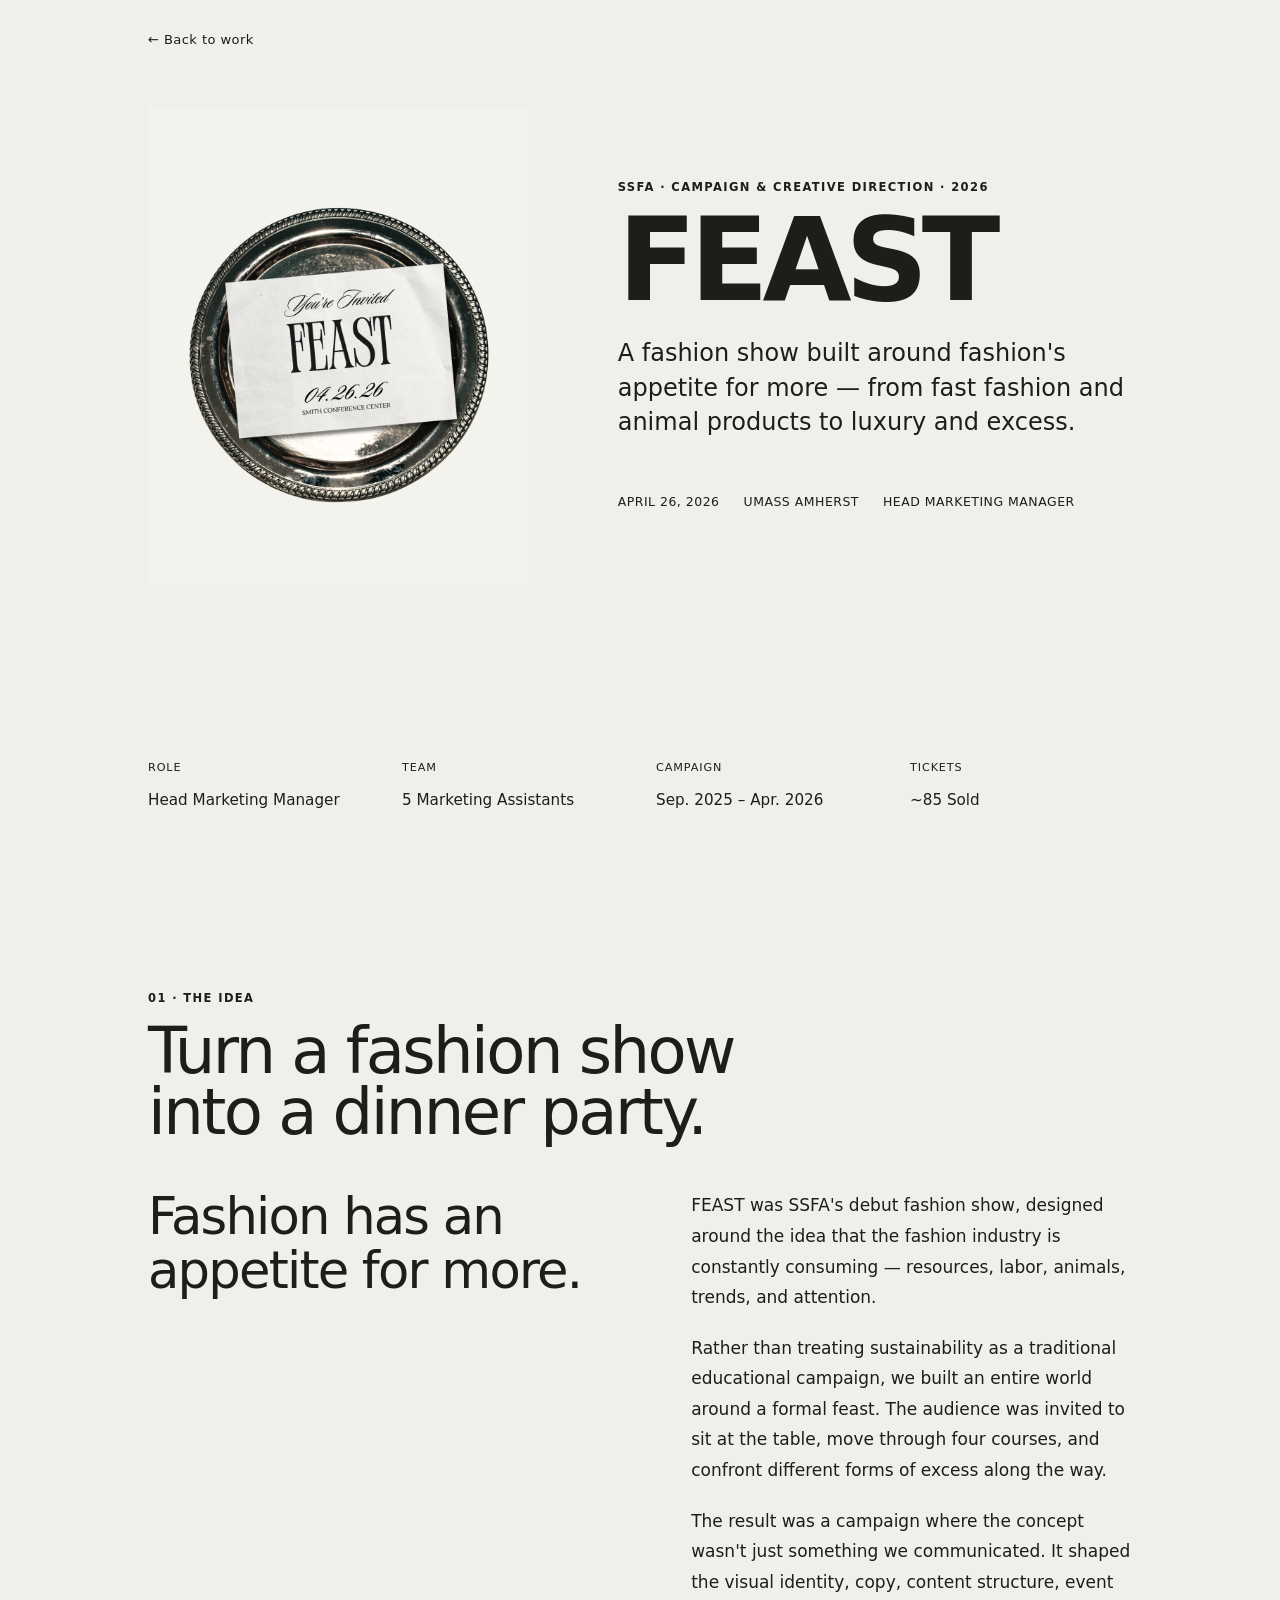
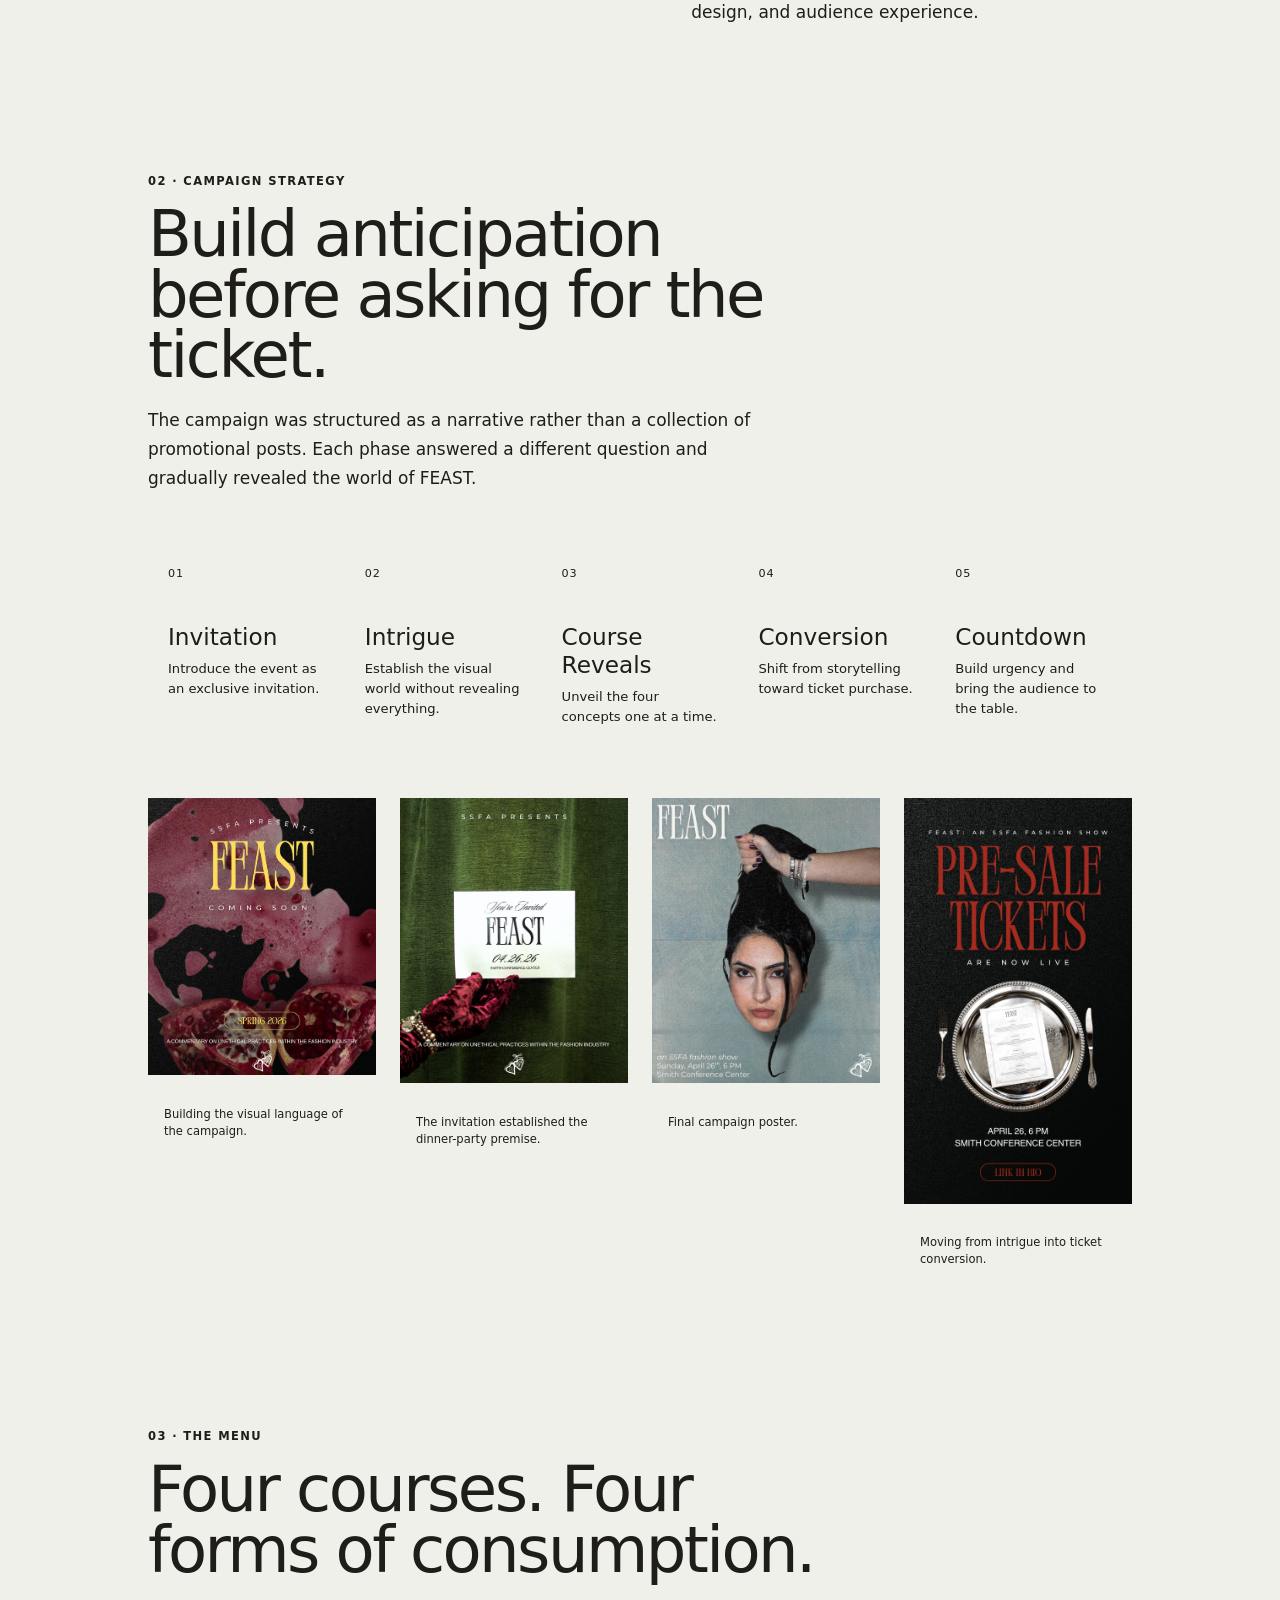
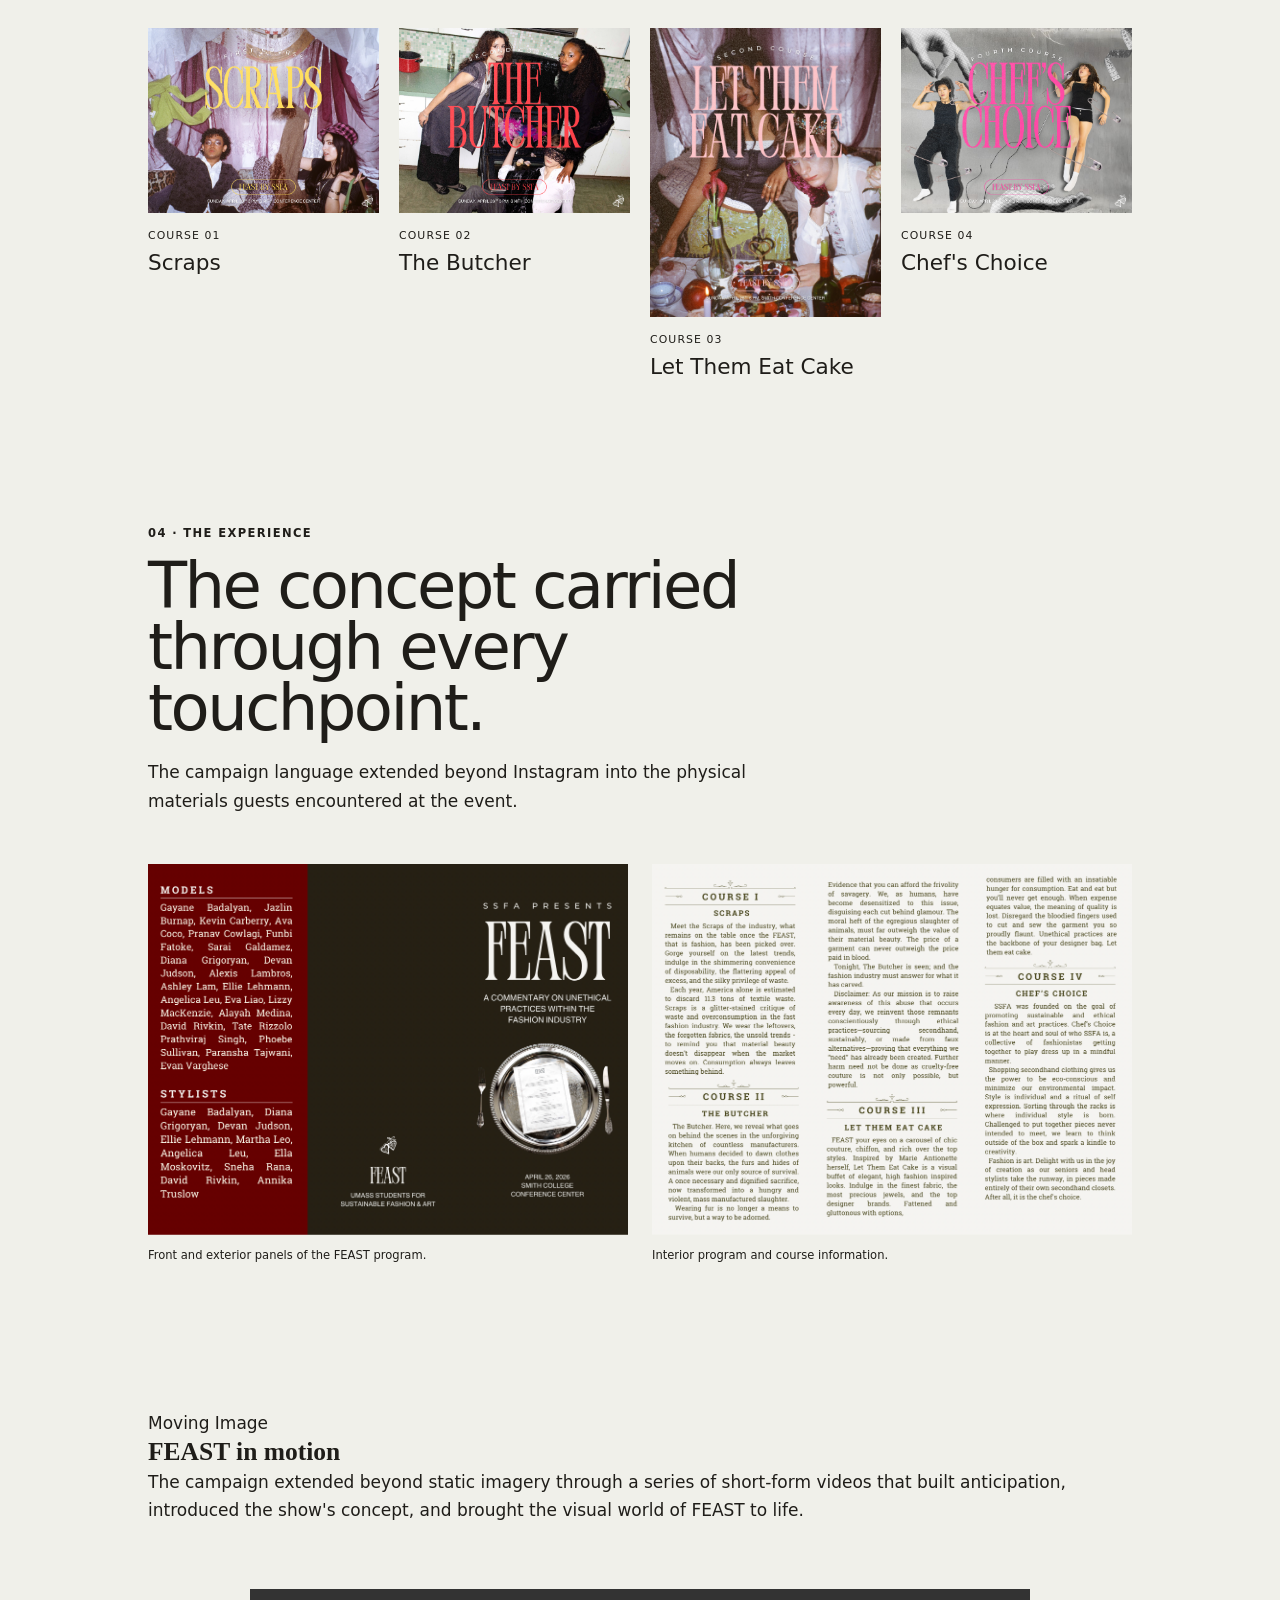
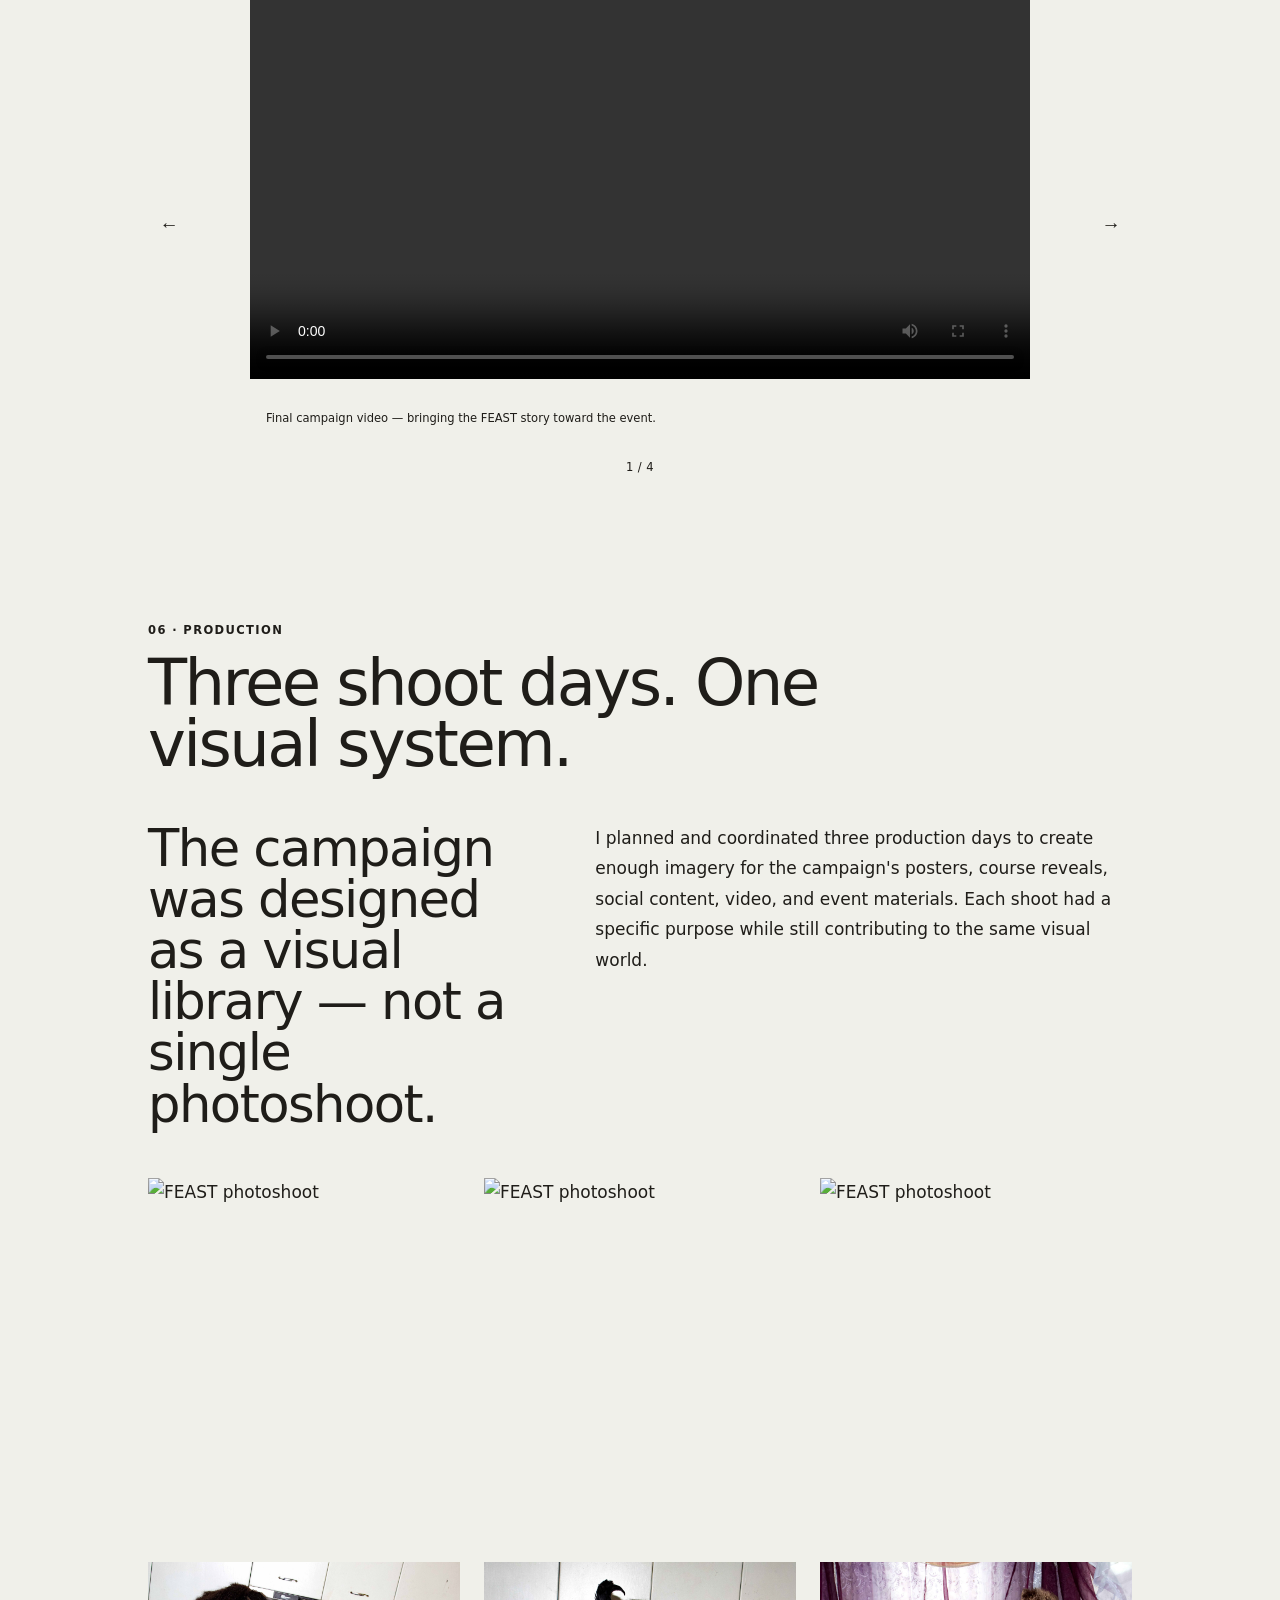
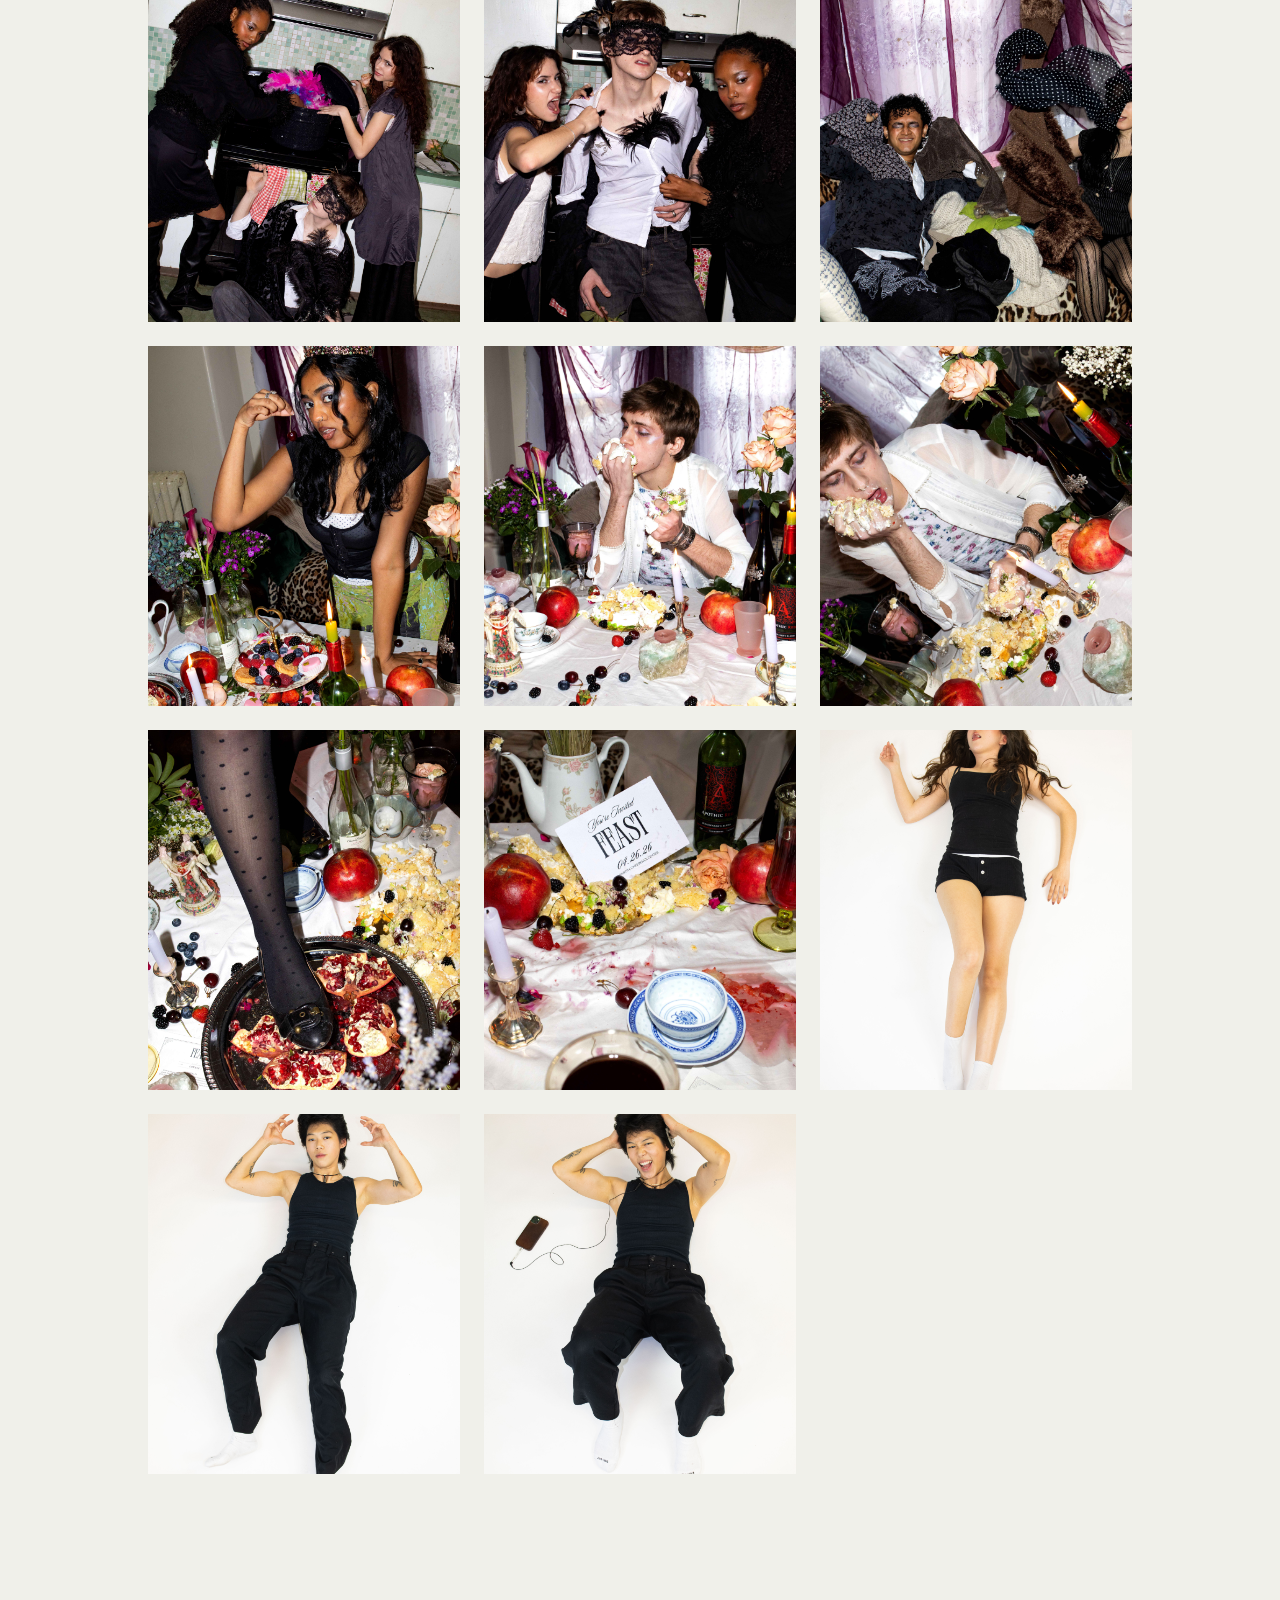
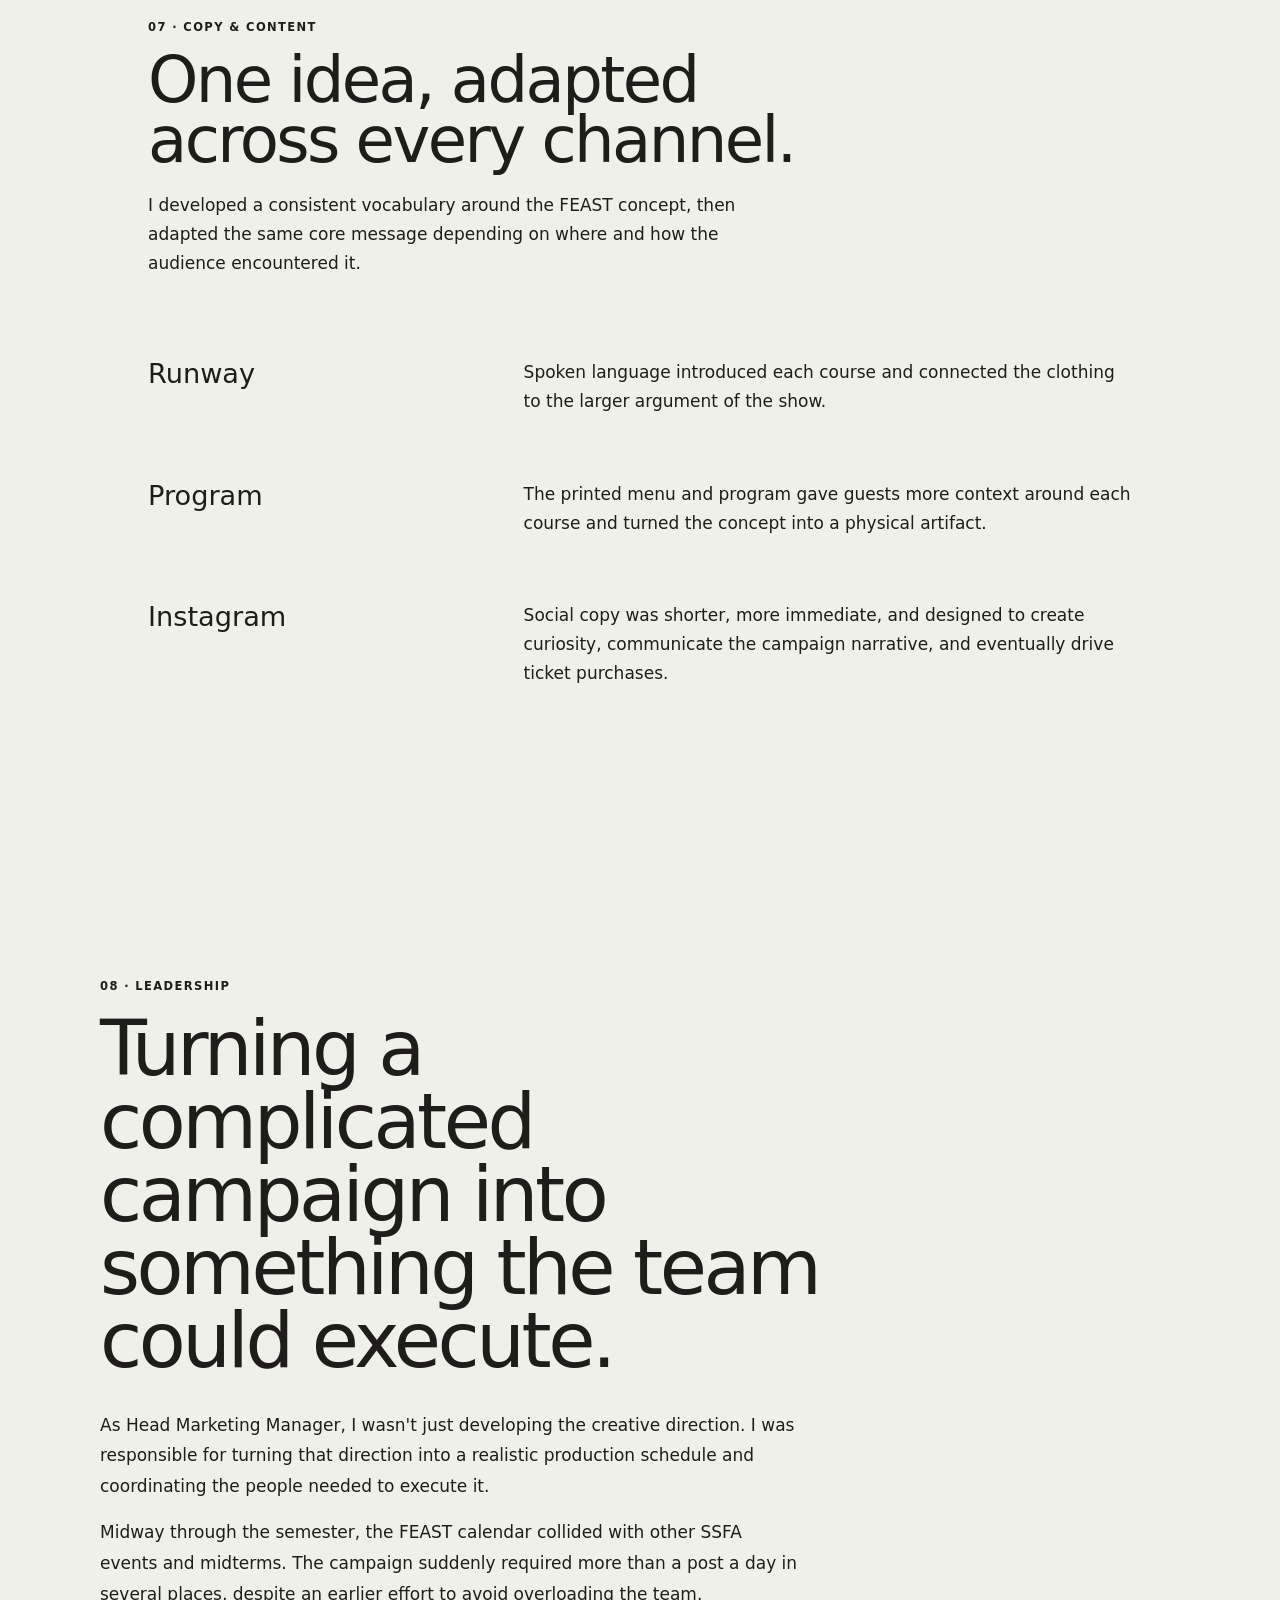
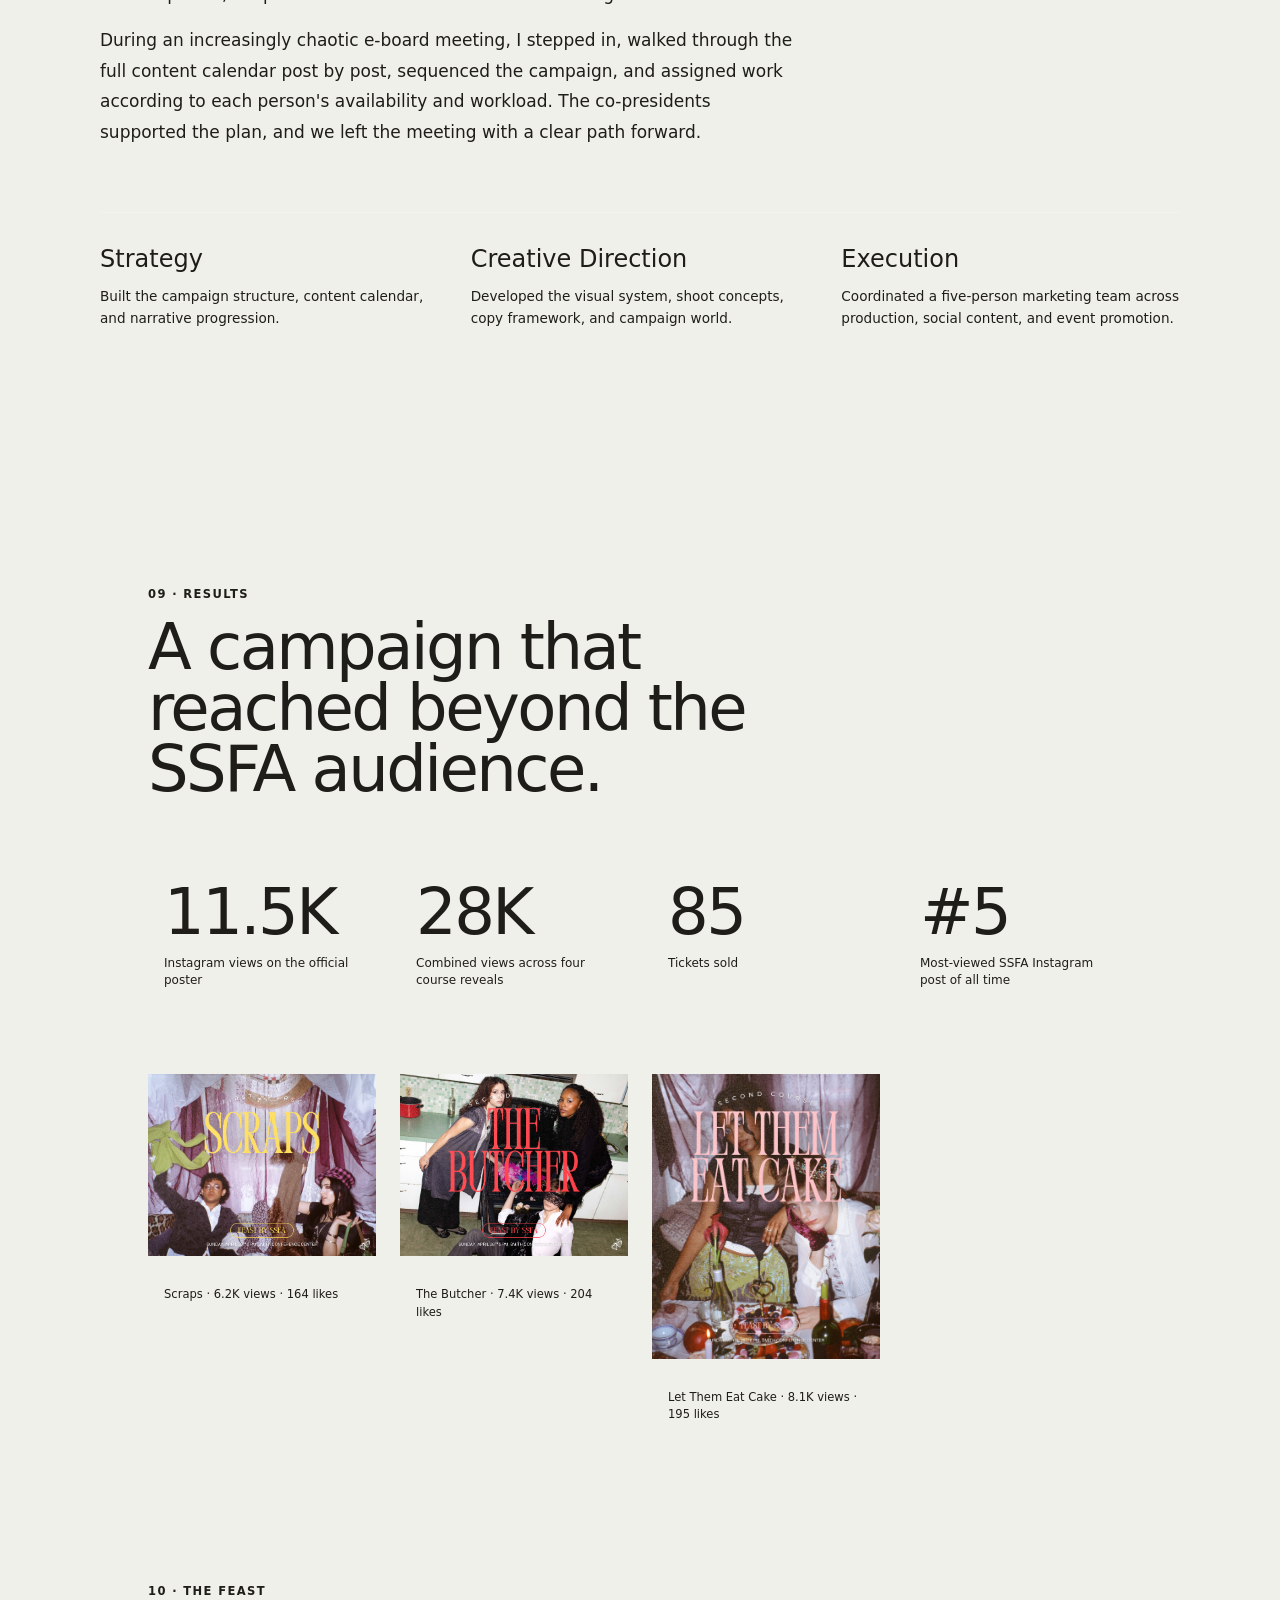
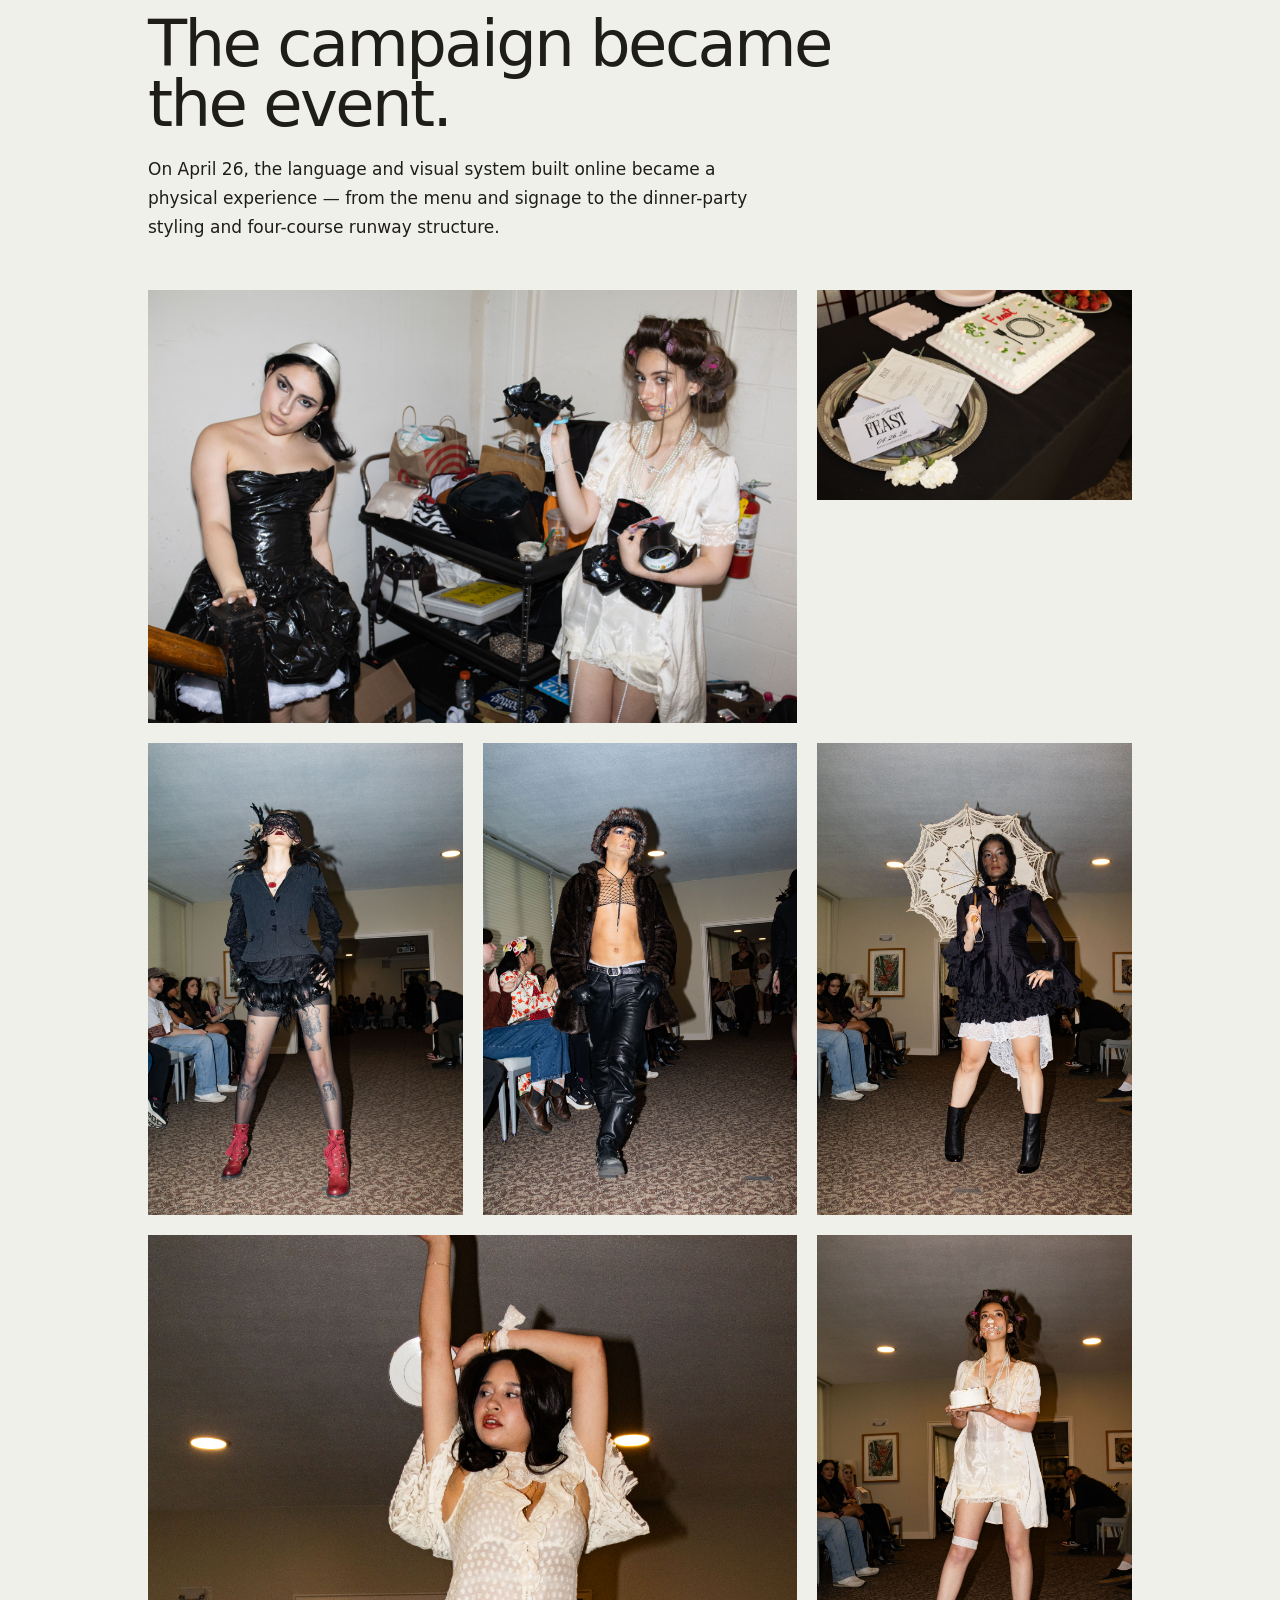
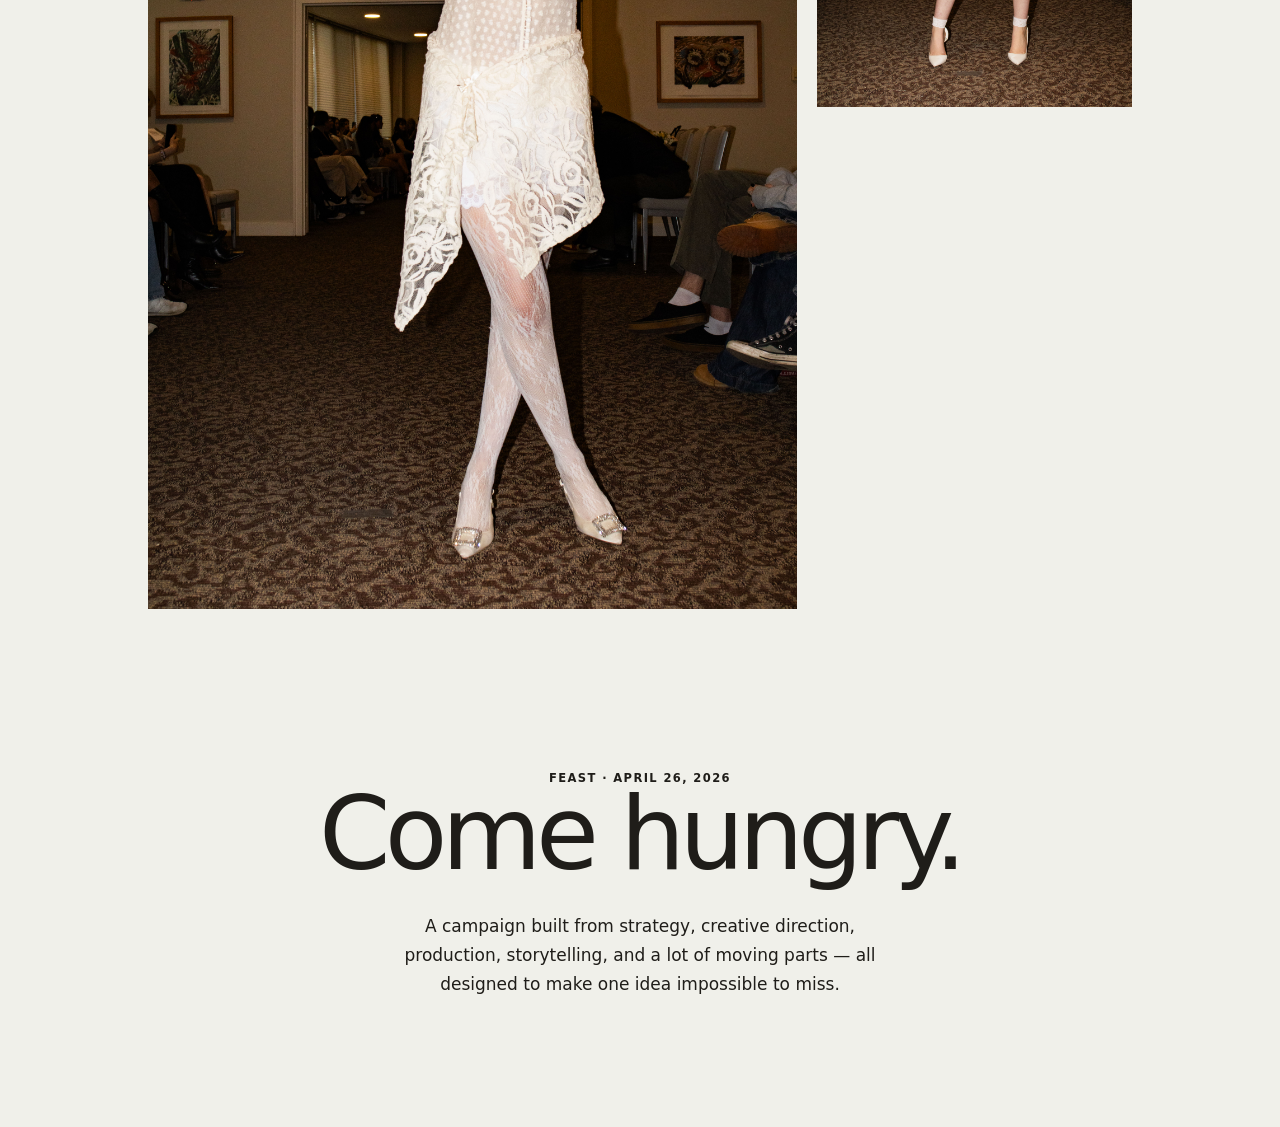
==== commit f4bed23d: "Update portfolio" ====
--- a/feast.html
+++ b/feast.html
@@ -253,8 +253,7 @@
 .feast-campaign-gallery img {
   display: block;
   width: 100%;
-  height: 360px;
-  object-fit: cover;
+  height: auto;
 }
 
 .feast-campaign-gallery figcaption {
@@ -946,15 +945,6 @@
           <figcaption>The invitation established the dinner-party premise.</figcaption>
         </figure>
 
-        <figure>
-          <img
-            src="FEAST/Campaign/Pre-Sale%20Tix%20Announcement%202.PNG"
-            alt="FEAST ticket announcement"
-            loading="lazy"
-          >
-          <figcaption>Moving from intrigue into ticket conversion.</figcaption>
-        </figure>
-
         <figure class="wide">
           <img
             src="FEAST/Campaign/FEAST%20Final%20Poster%20-%209.PNG"
@@ -963,6 +953,15 @@
           >
           <figcaption>Final campaign poster.</figcaption>
         </figure>
+
+        <figure>
+            <img
+              src="FEAST/Campaign/Pre-Sale%20Tix%20Announcement%202.PNG"
+              alt="FEAST ticket announcement"
+              loading="lazy"
+            >
+            <figcaption>Moving from intrigue into ticket conversion.</figcaption>
+          </figure>
 
       </div>
 
@@ -1103,7 +1102,20 @@
           
                 <div class="feast-video-stage">
           
-                  <figure class="feast-video-slide active">
+                    <figure class="feast-video-slide active">
+                        <video controls playsinline>
+                          <source
+                            src="FEAST/Video/FEAST_Final.mp4"
+                            type="video/mp4"
+                          >
+                          Your browser does not support the video tag.
+                        </video>
+                        <figcaption>
+                          Final campaign video — bringing the FEAST story toward the event.
+                        </figcaption>
+                      </figure>
+                  
+                    <figure class="feast-video-slide">
                     <video controls playsinline>
                       <source
                         src="FEAST/Video/FEAST_Campaign.mp4"
@@ -1142,19 +1154,6 @@
                     </figcaption>
                   </figure>
           
-                  <figure class="feast-video-slide">
-                    <video controls playsinline>
-                      <source
-                        src="FEAST/Video/FEAST_Final.mp4"
-                        type="video/mp4"
-                      >
-                      Your browser does not support the video tag.
-                    </video>
-                    <figcaption>
-                      Final campaign video — bringing the FEAST story toward the event.
-                    </figcaption>
-                  </figure>
-          
                   <div class="feast-video-counter">
                     <span id="feast-video-current">1</span> / 4
                   </div>
@@ -1598,7 +1597,7 @@
 
     <section class="feast-closing">
 
-      <p class="eyebrow">FEAST · April 25, 2026</p>
+      <p class="eyebrow">FEAST · April 26, 2026</p>
 
       <h2>
         Come hungry.
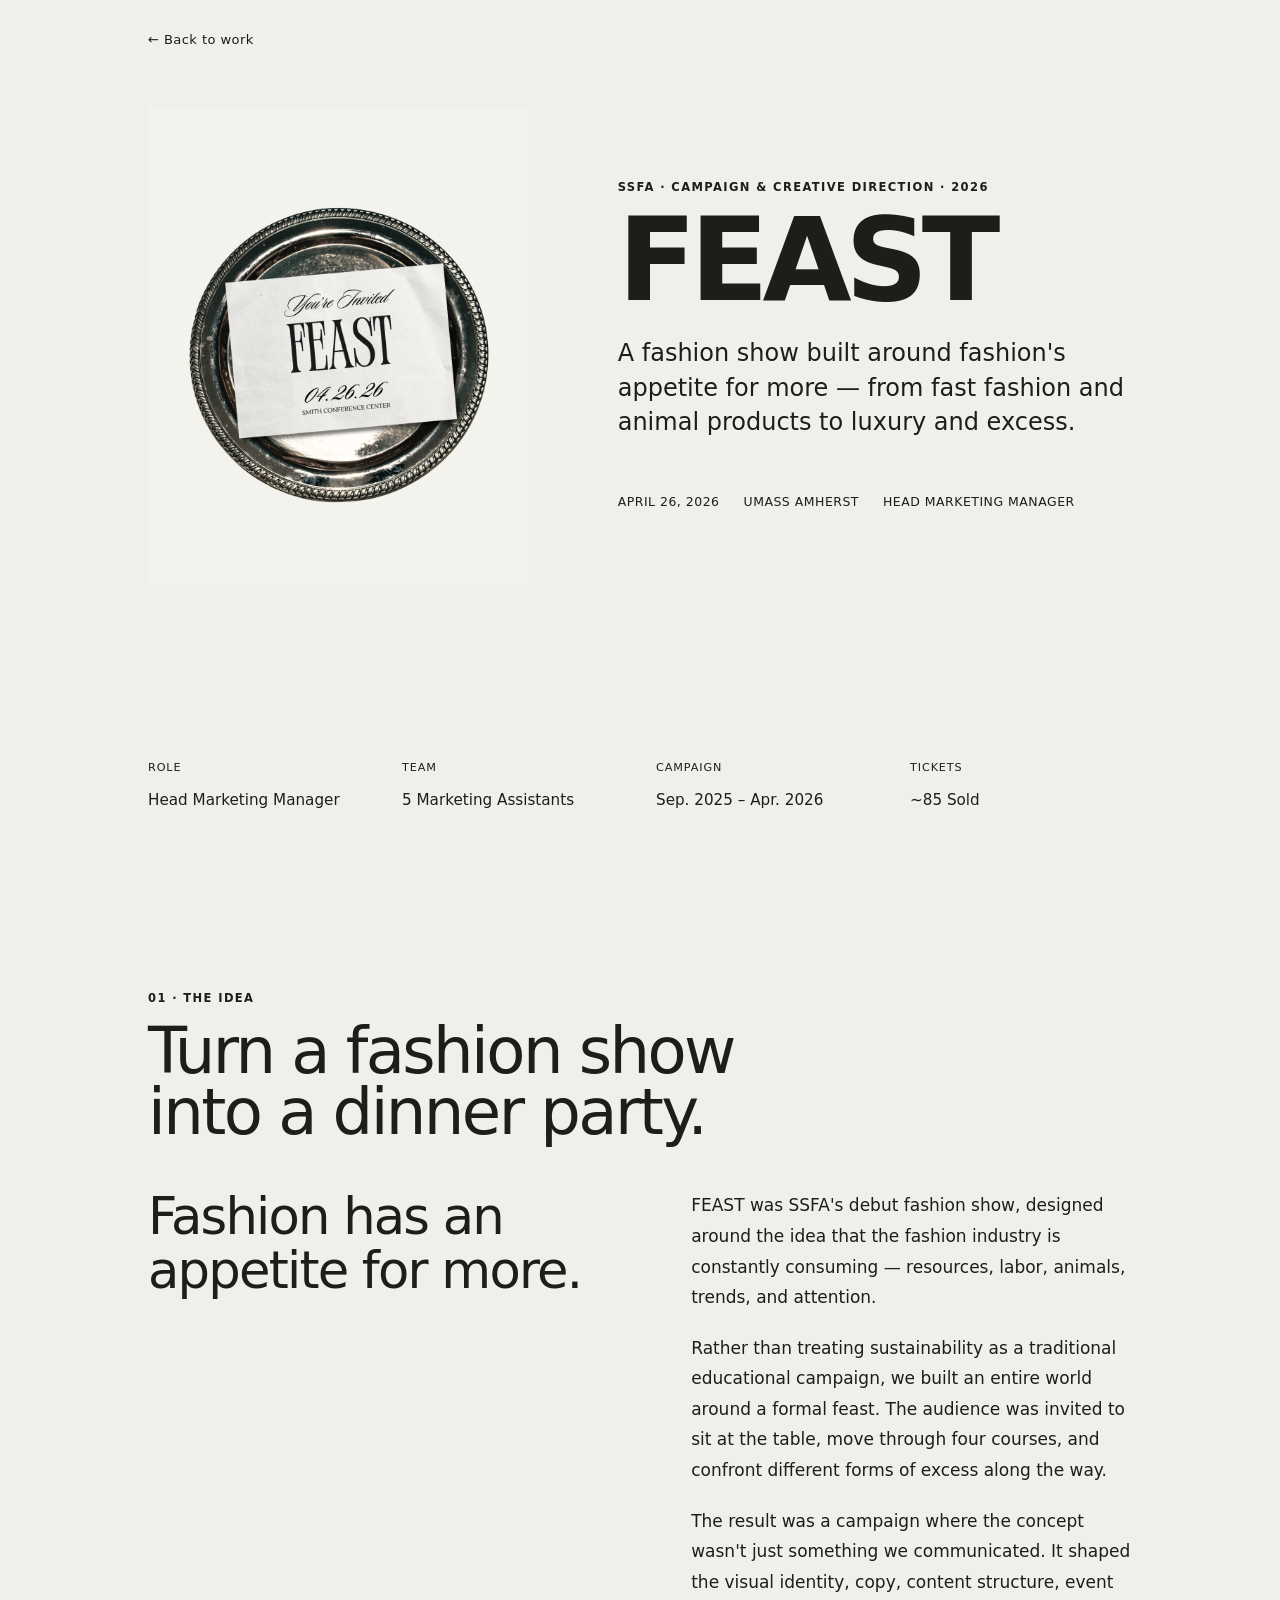
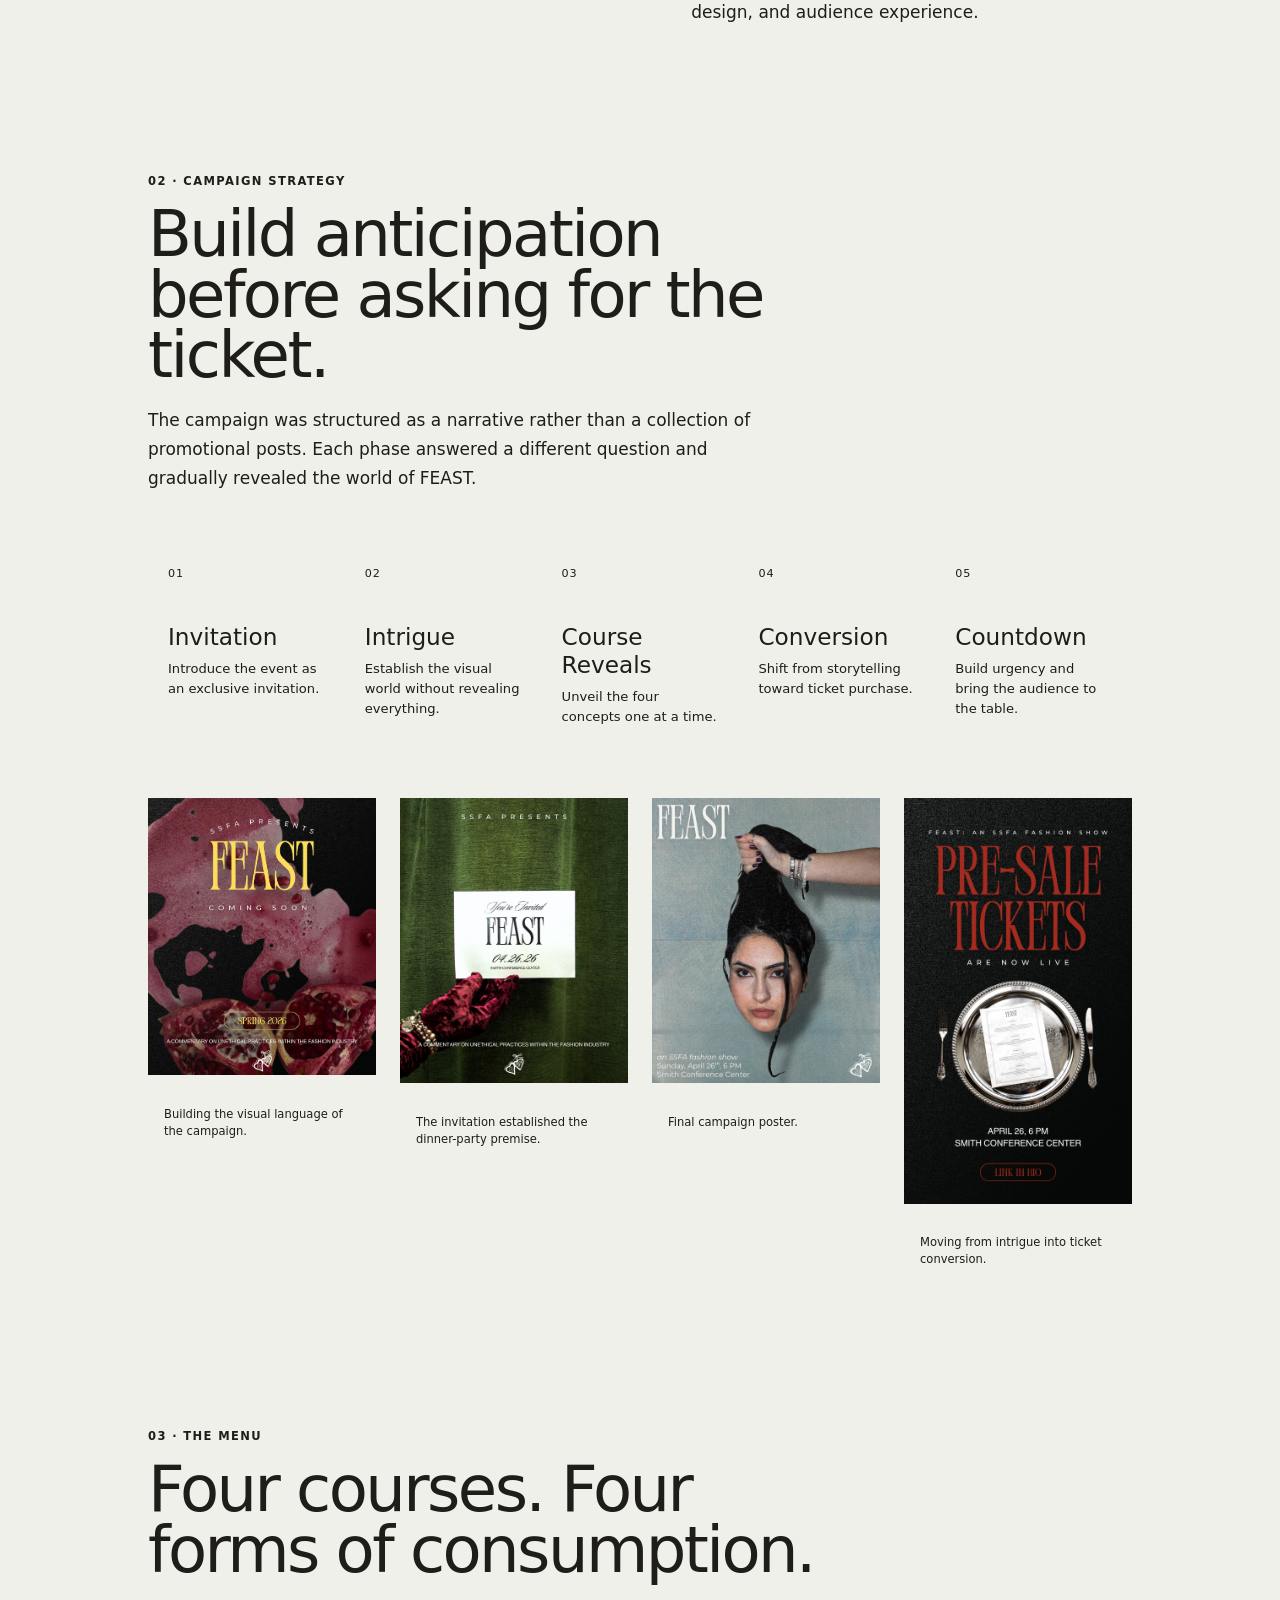
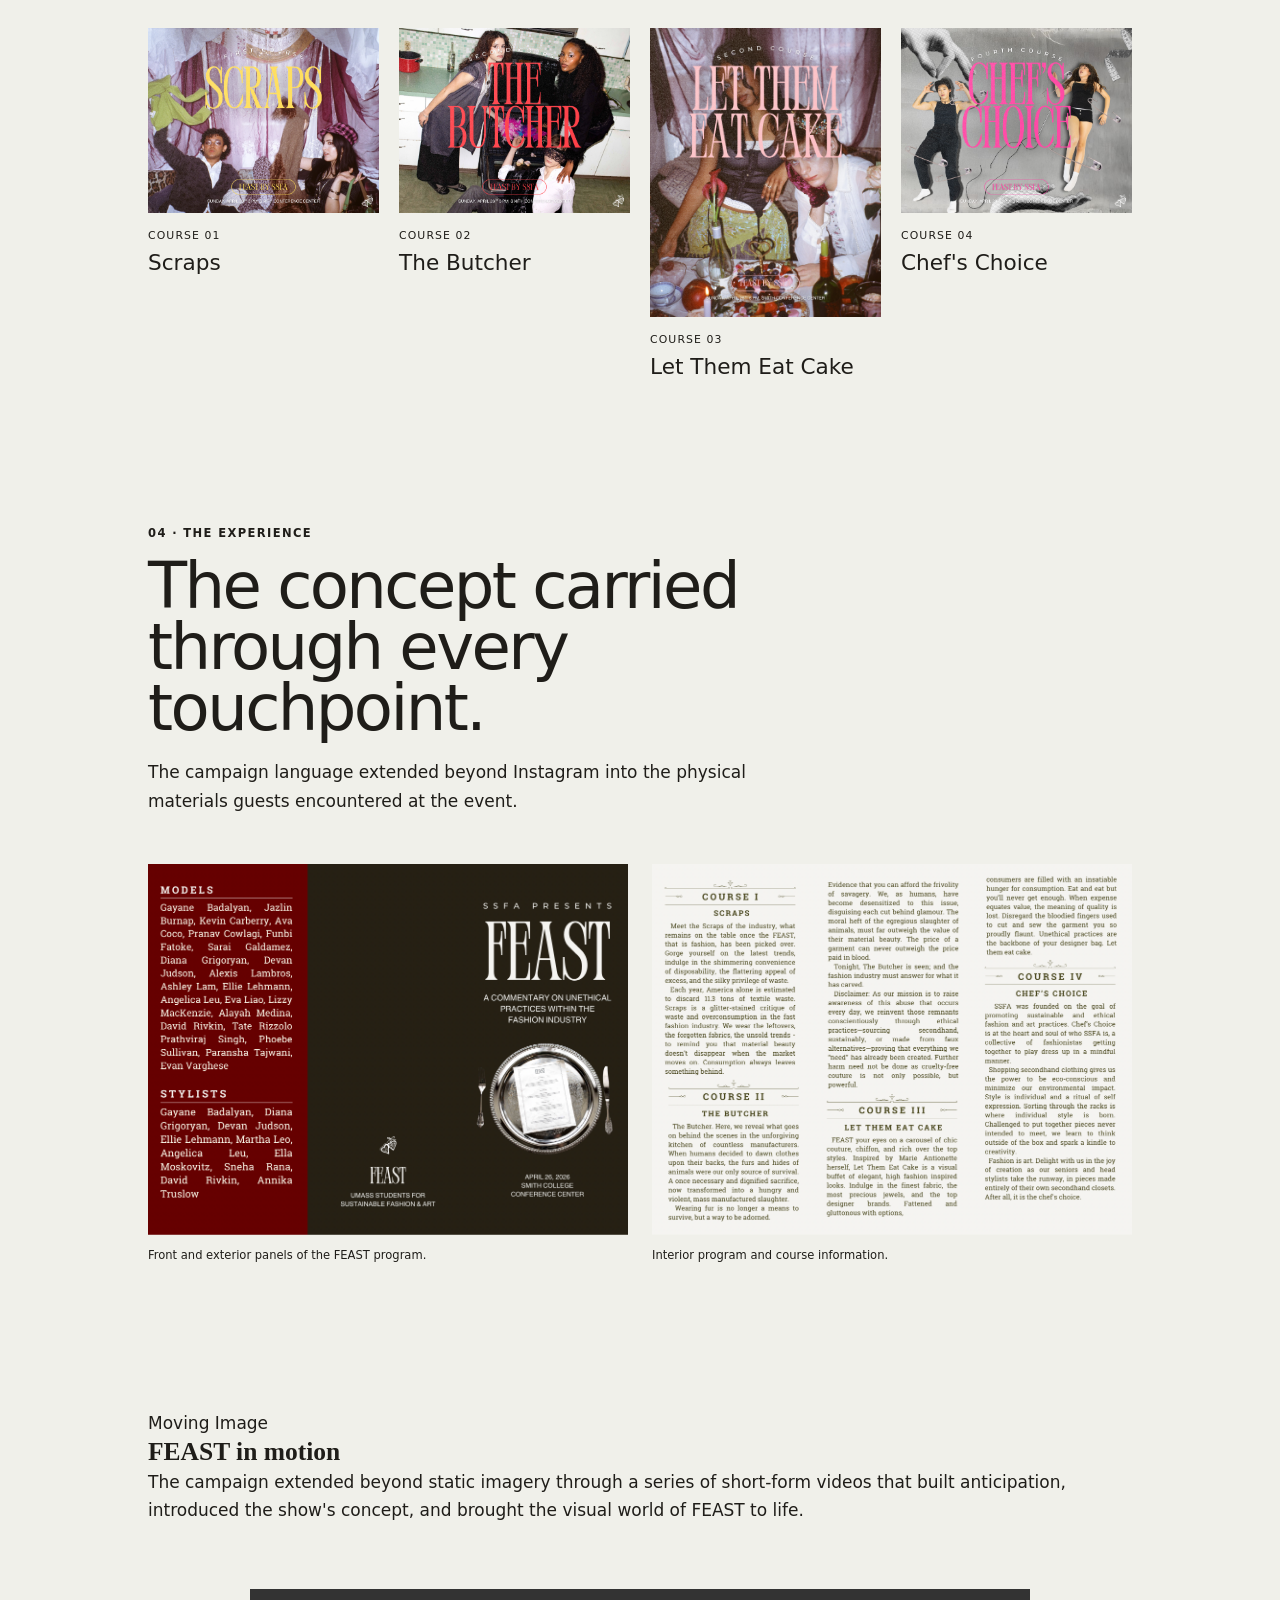
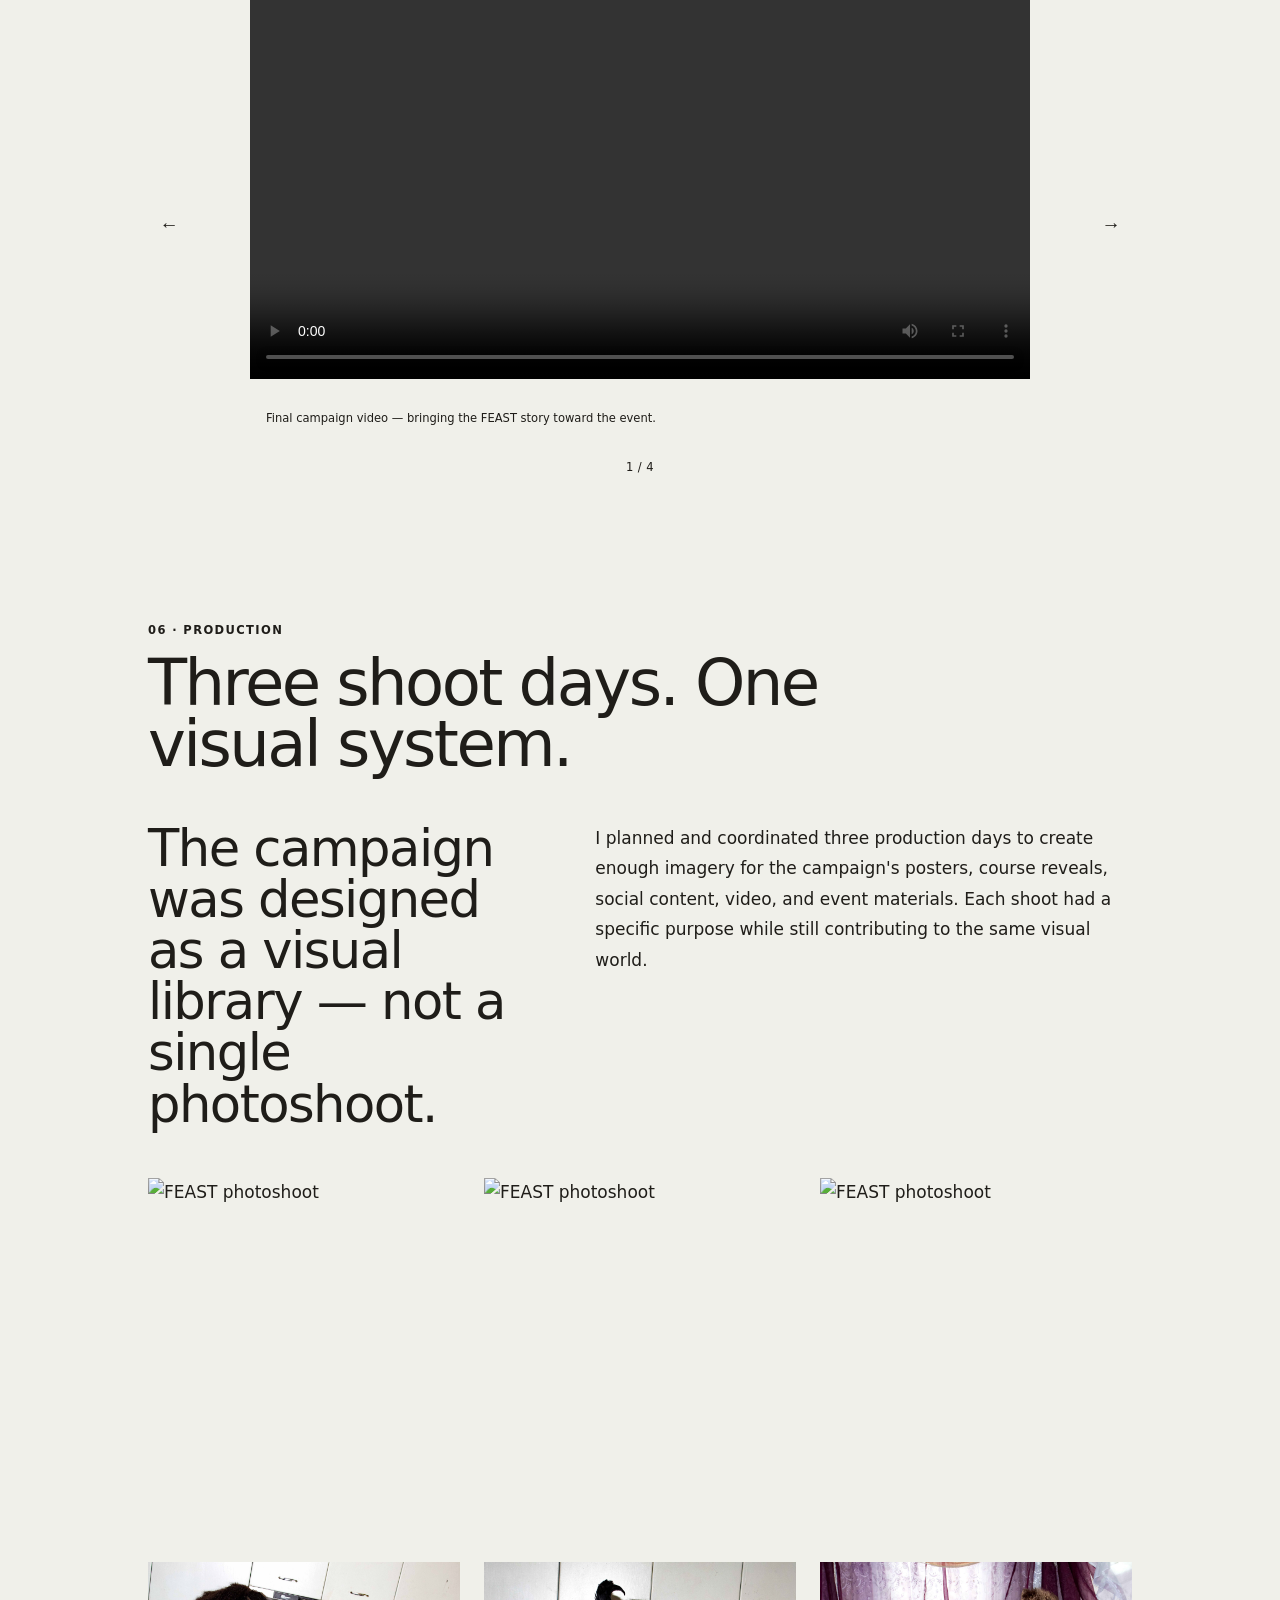
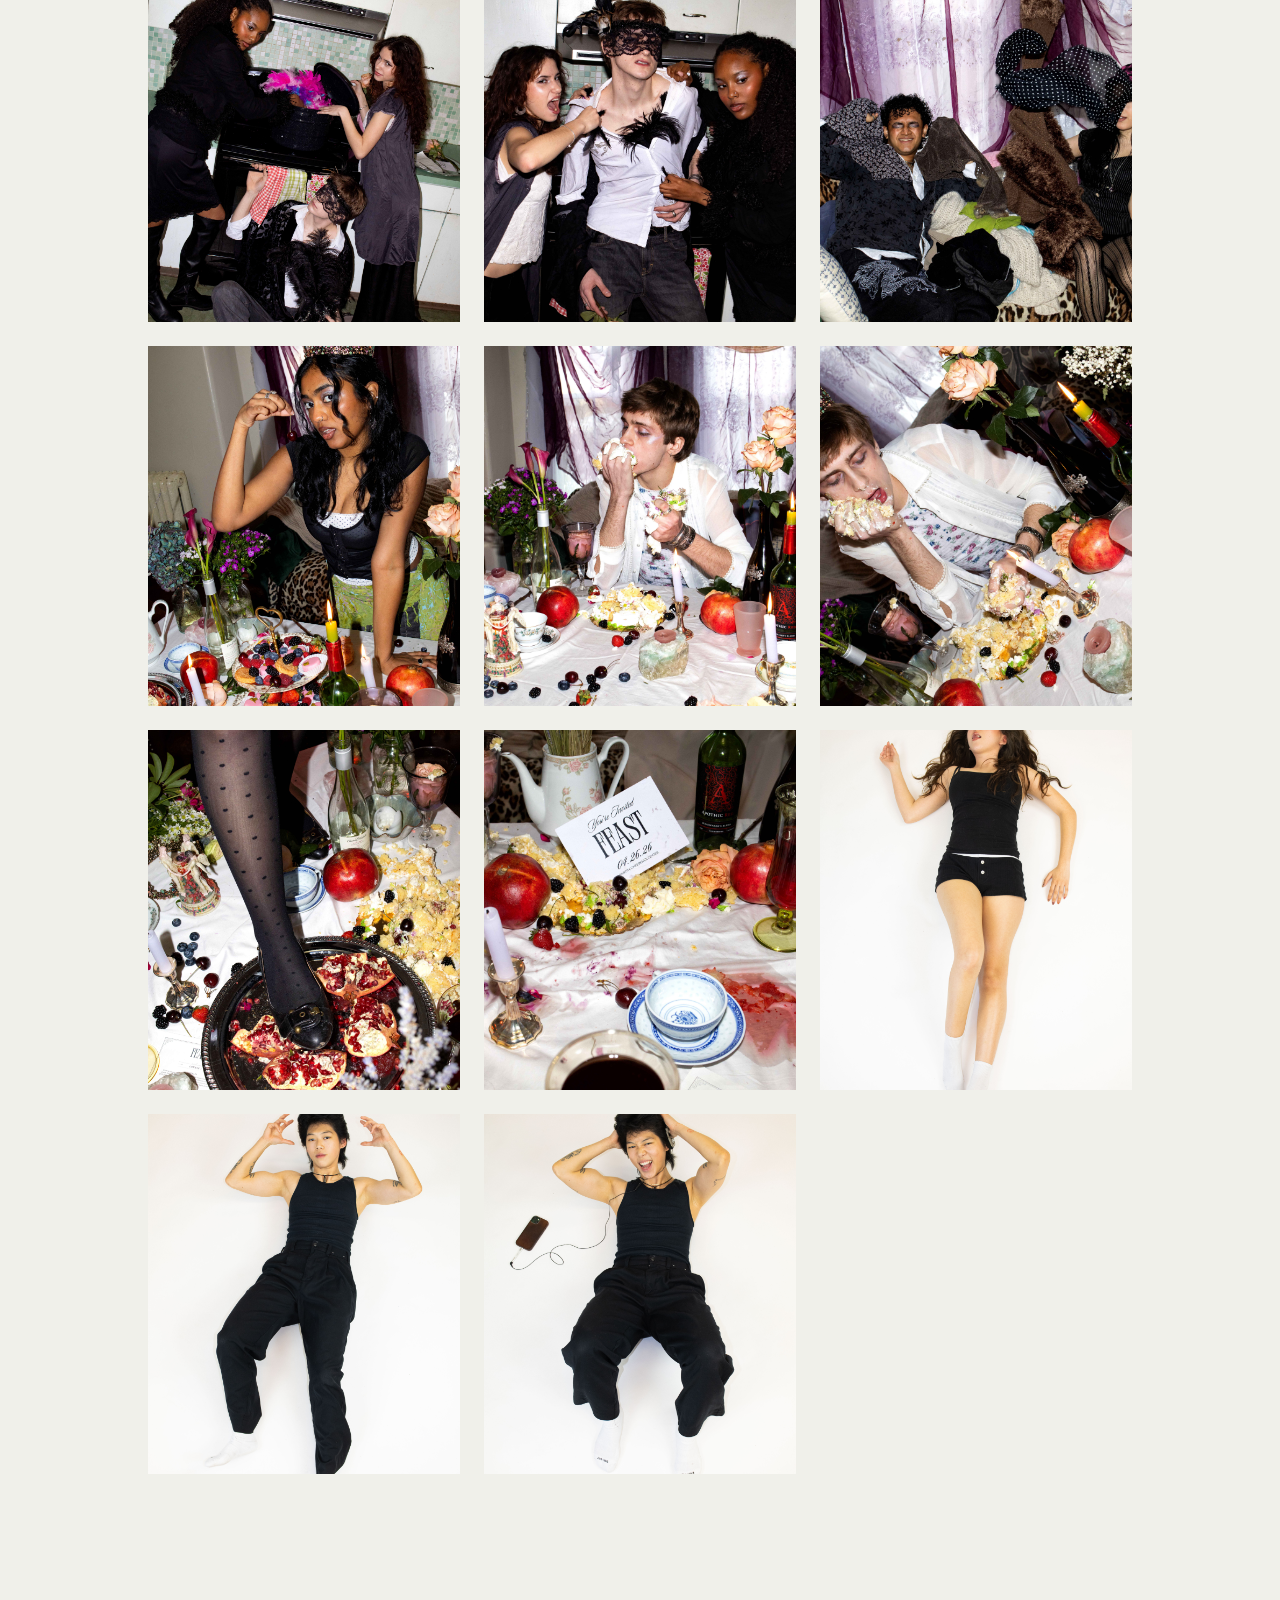
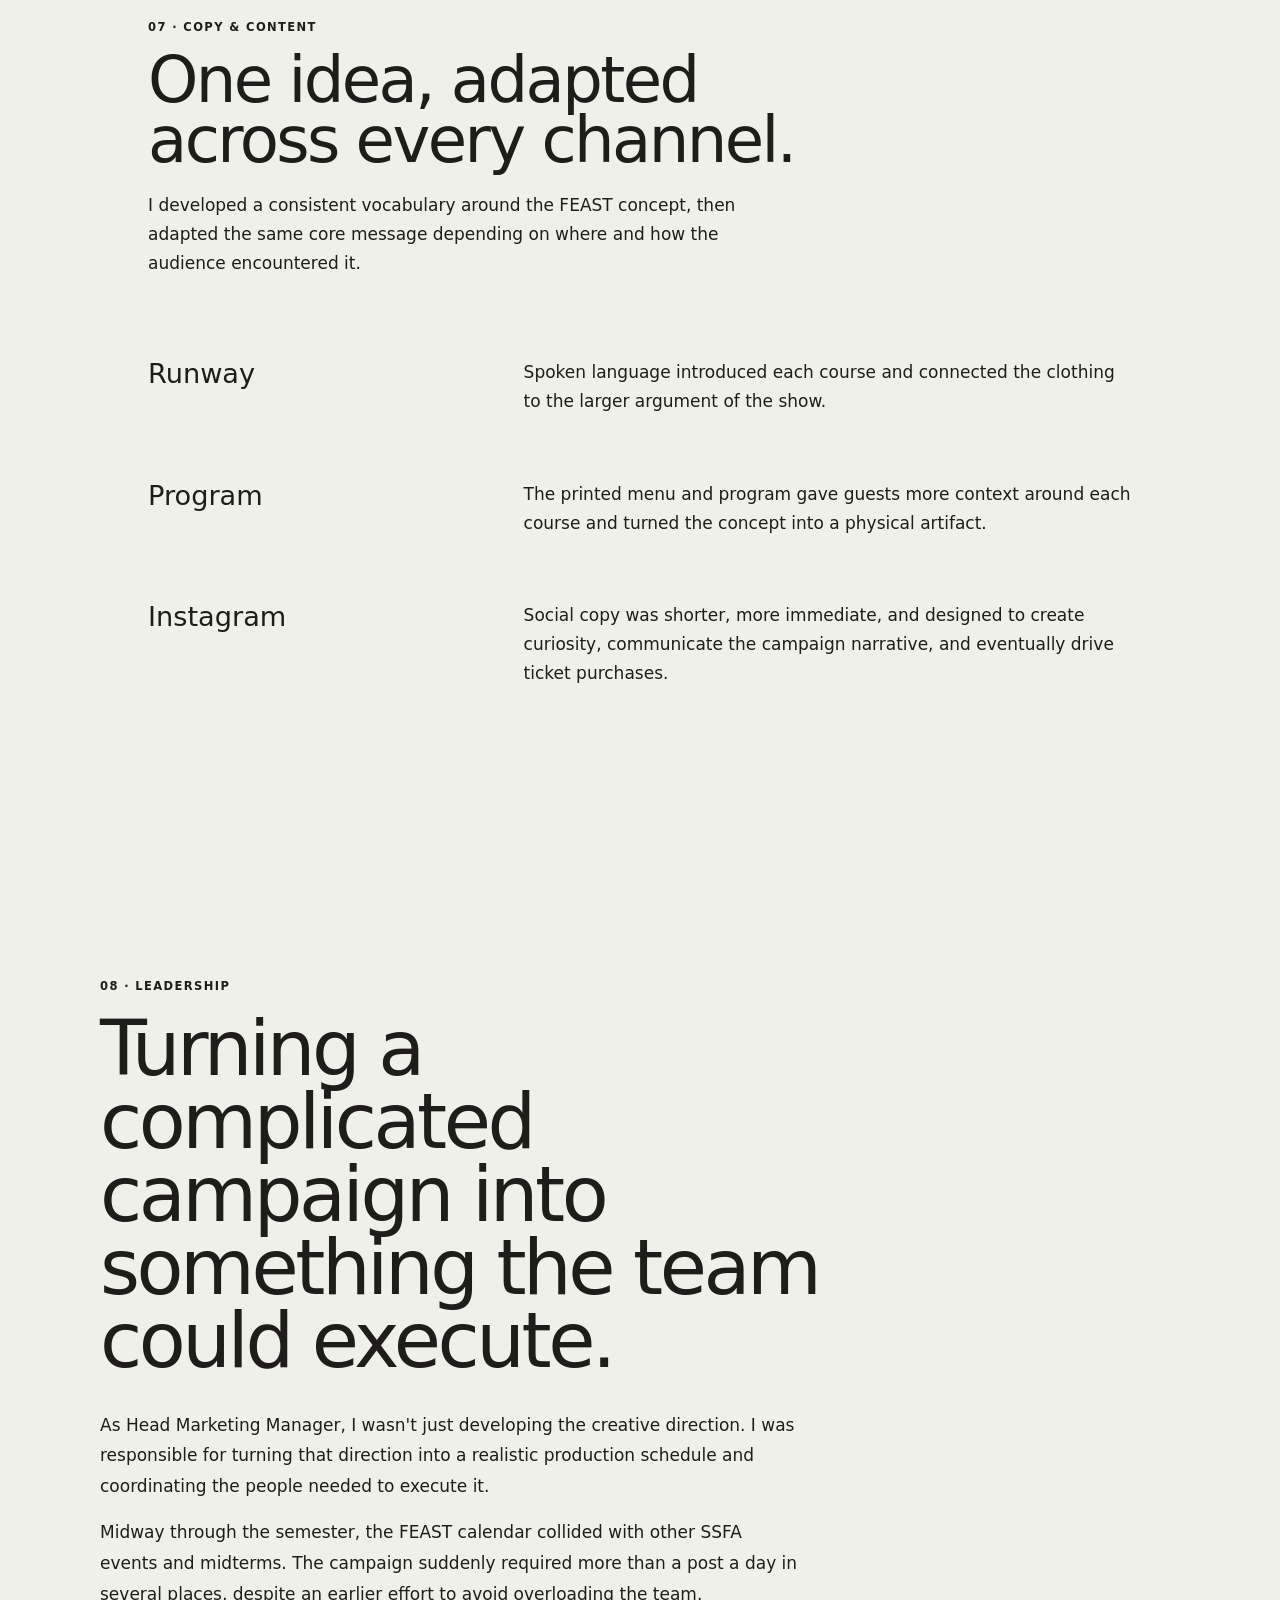
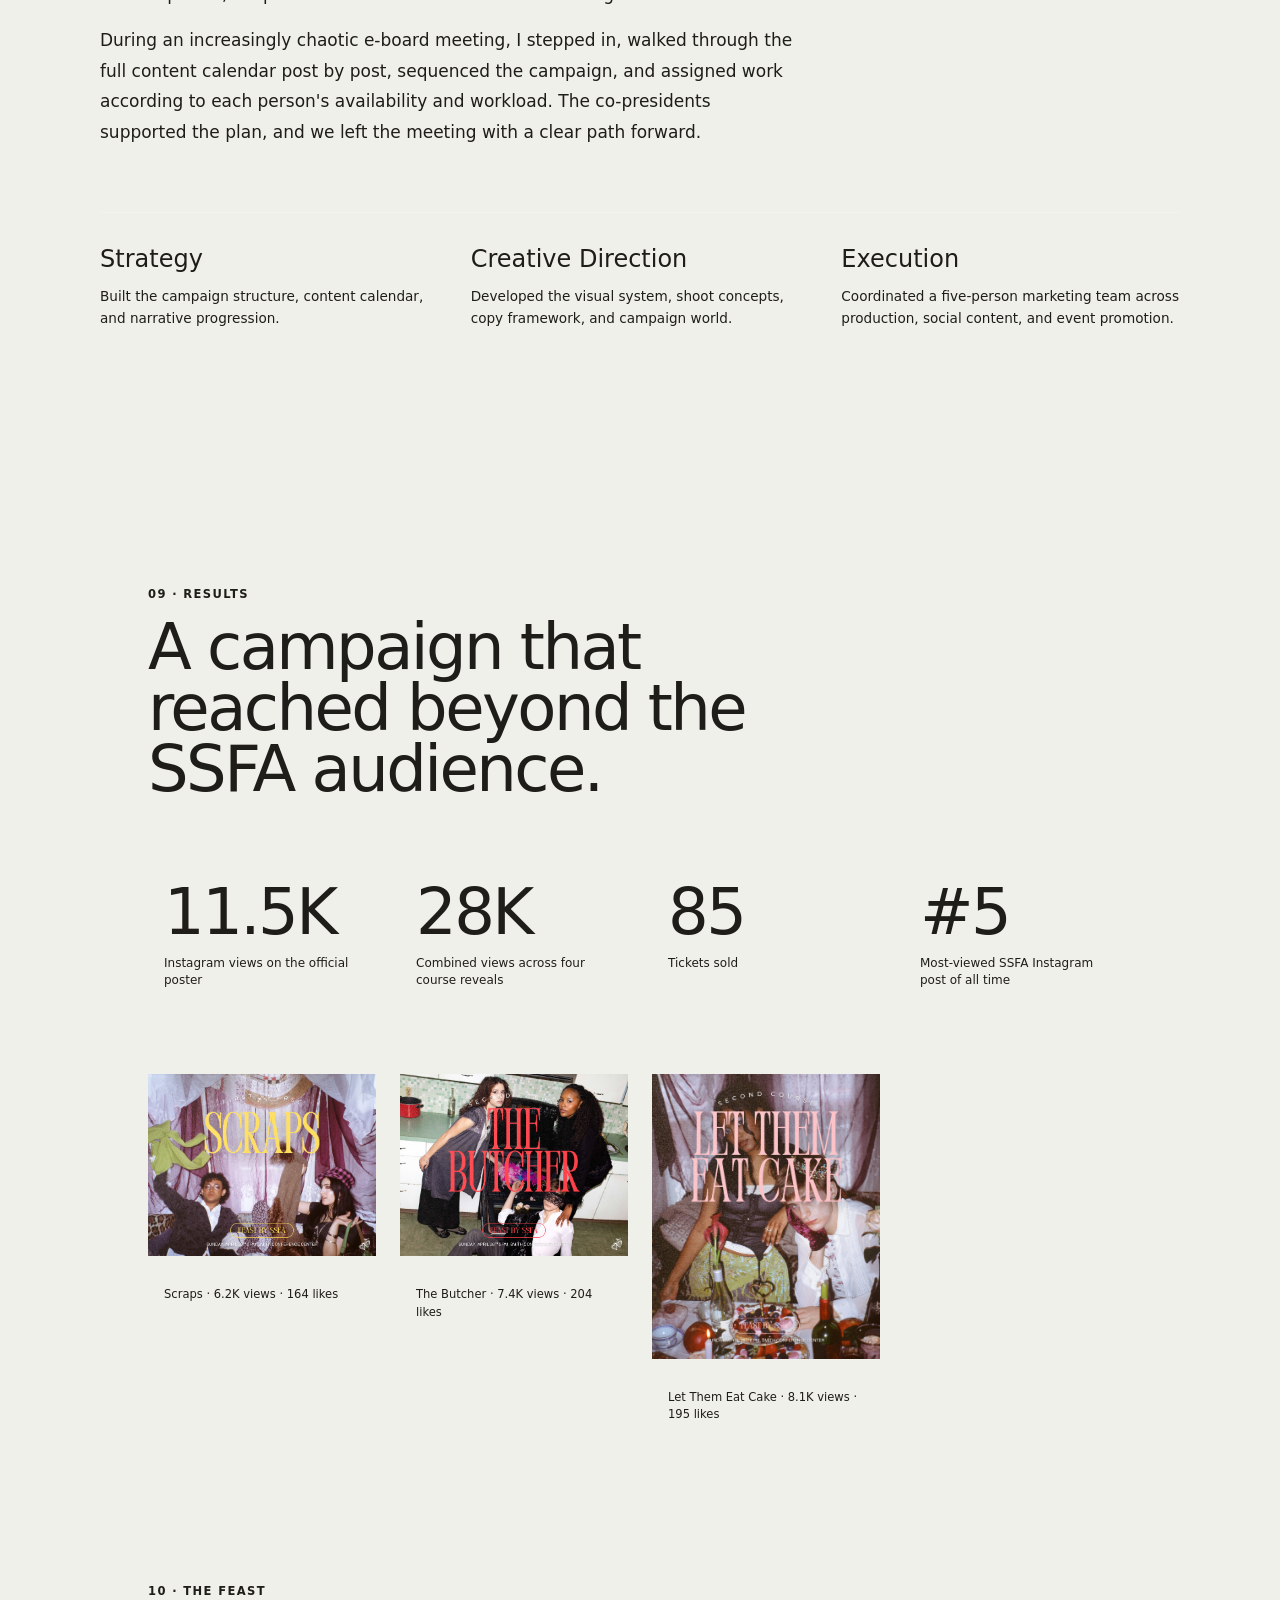
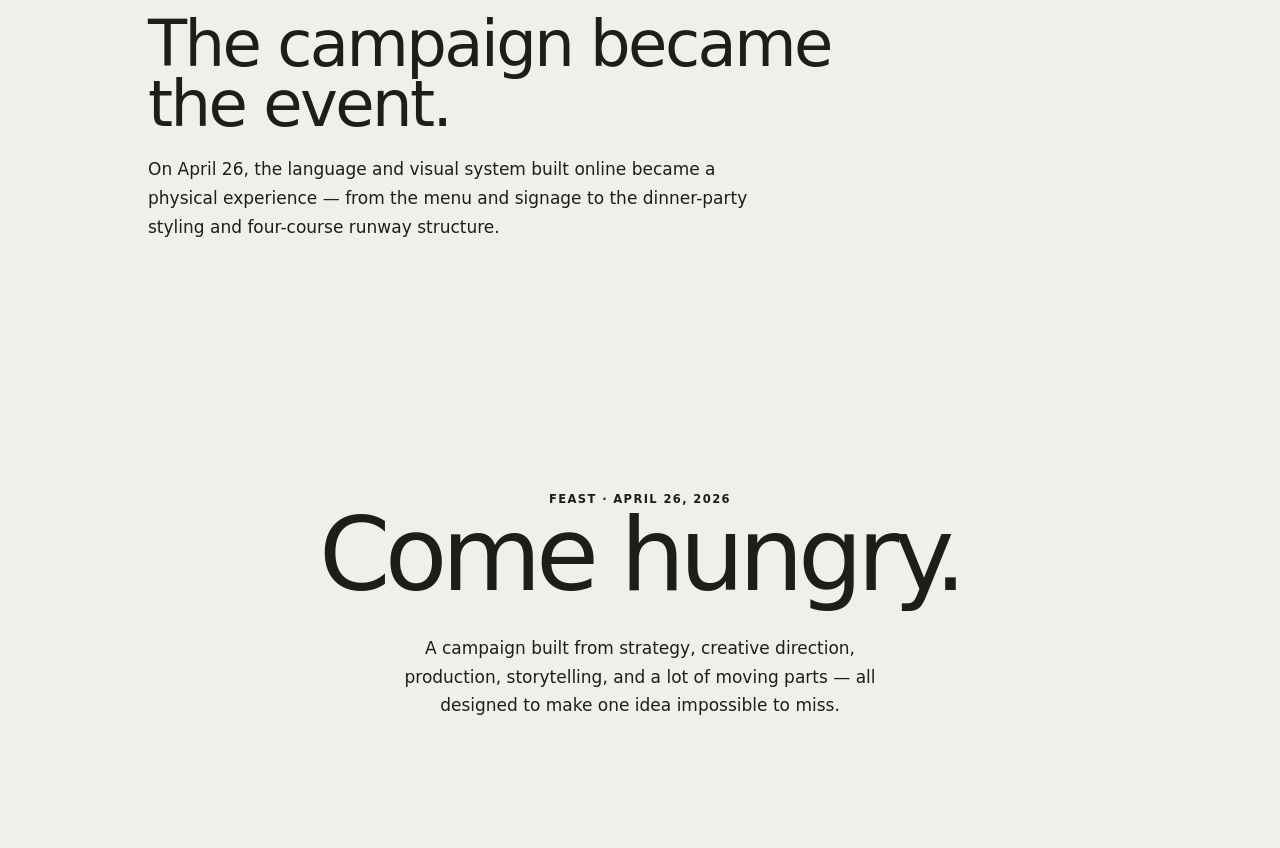
==== commit 1ed80c5d: "Install Vercel Web Analytics ## Vercel Web Analytics Implementation  Successfully installed and conf" ====
--- a/feast.html
+++ b/feast.html
@@ -7,6 +7,10 @@
   <title>FEAST — SSFA | Annika Truslow</title>
 
   <link rel="stylesheet" href="styles.css">
+  <script>
+    window.va = window.va || function () { (window.vaq = window.vaq || []).push(arguments); };
+  </script>
+  <script defer src="/_vercel/insights/script.js"></script>
 
   <style>
     /* =========================================================
